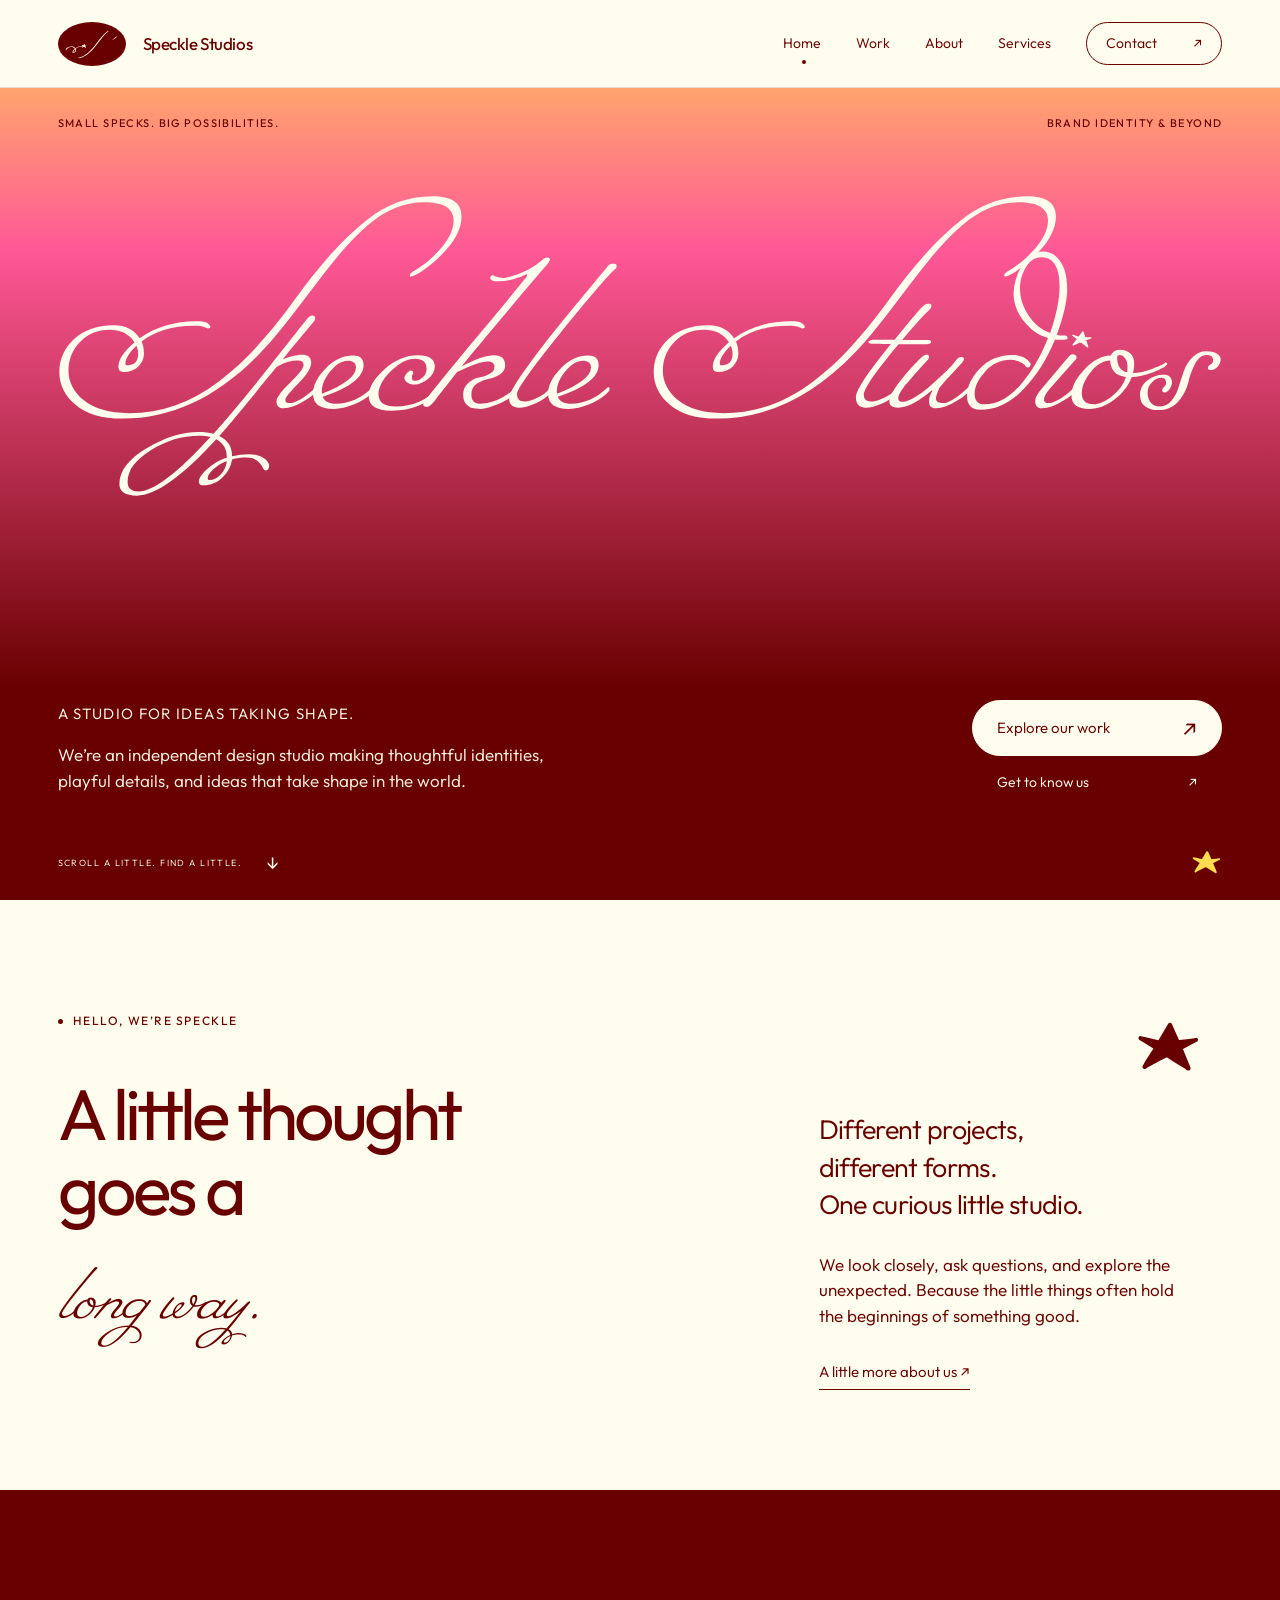
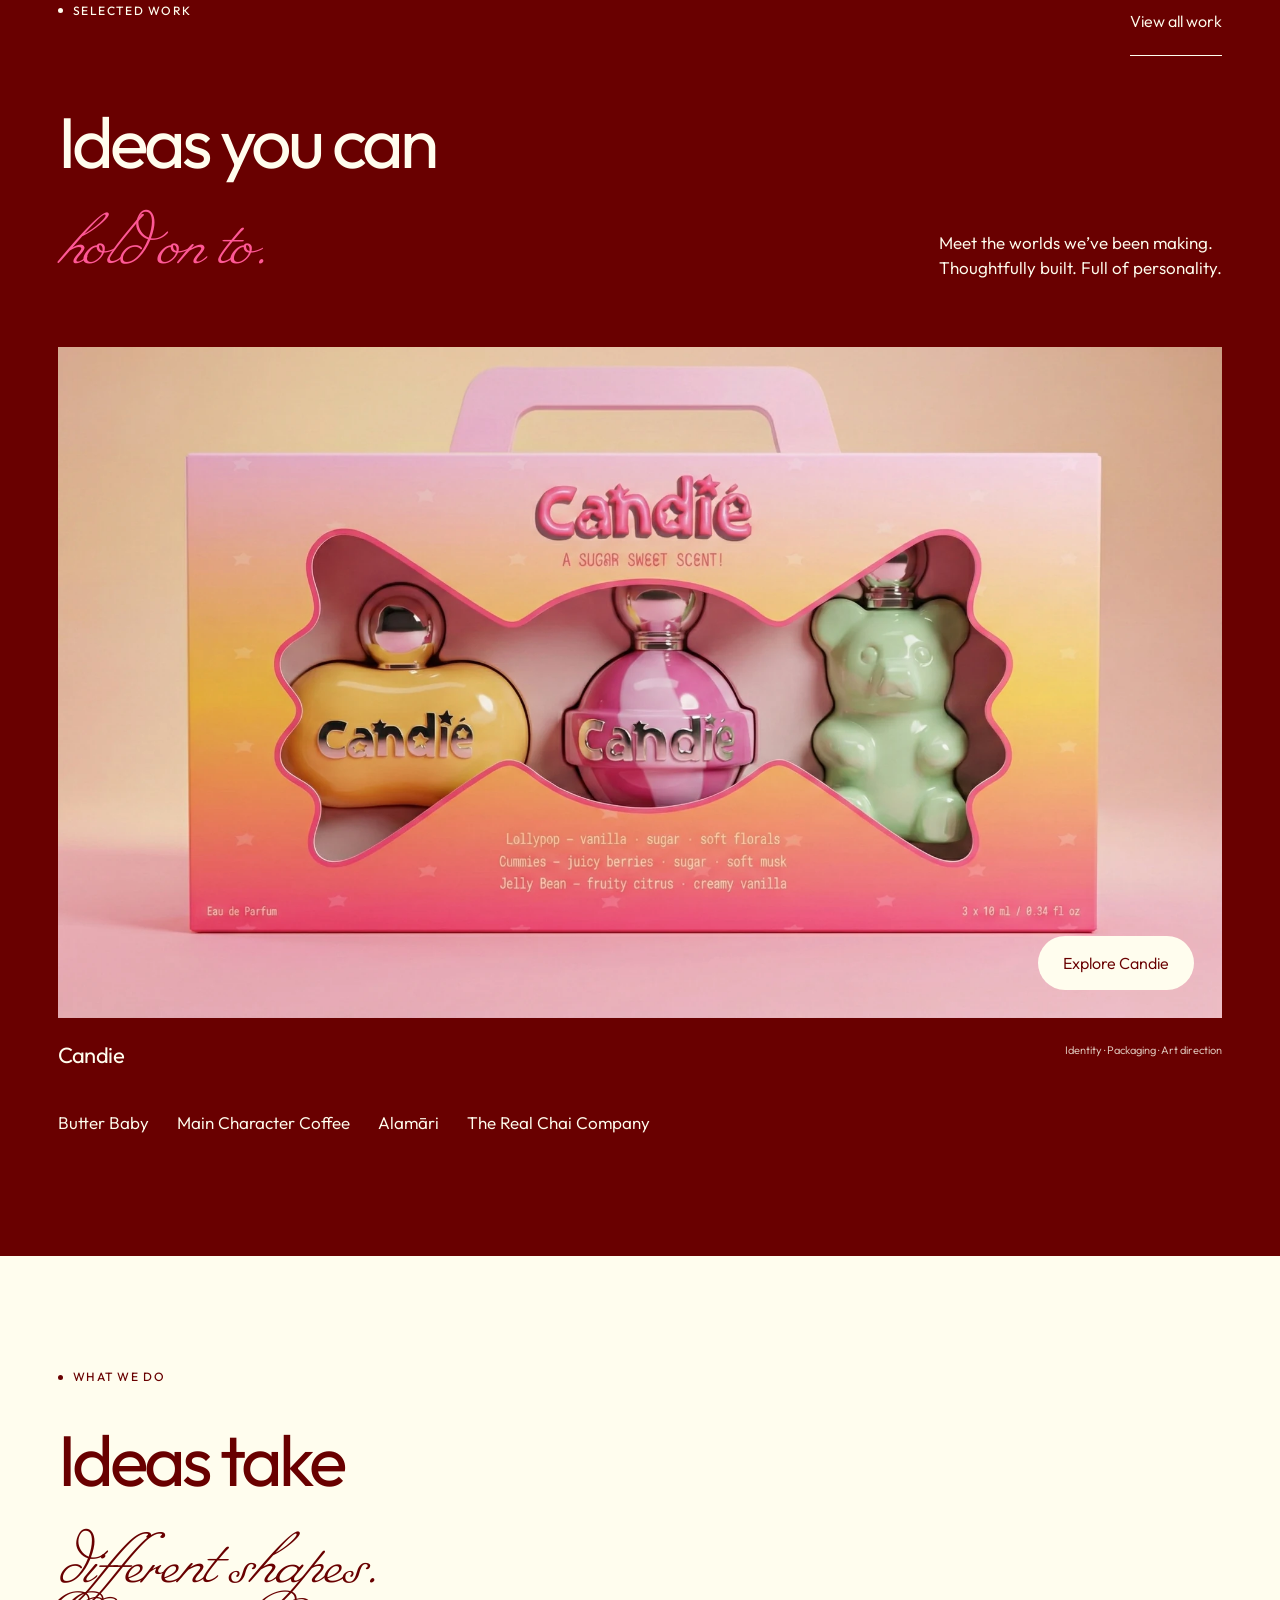
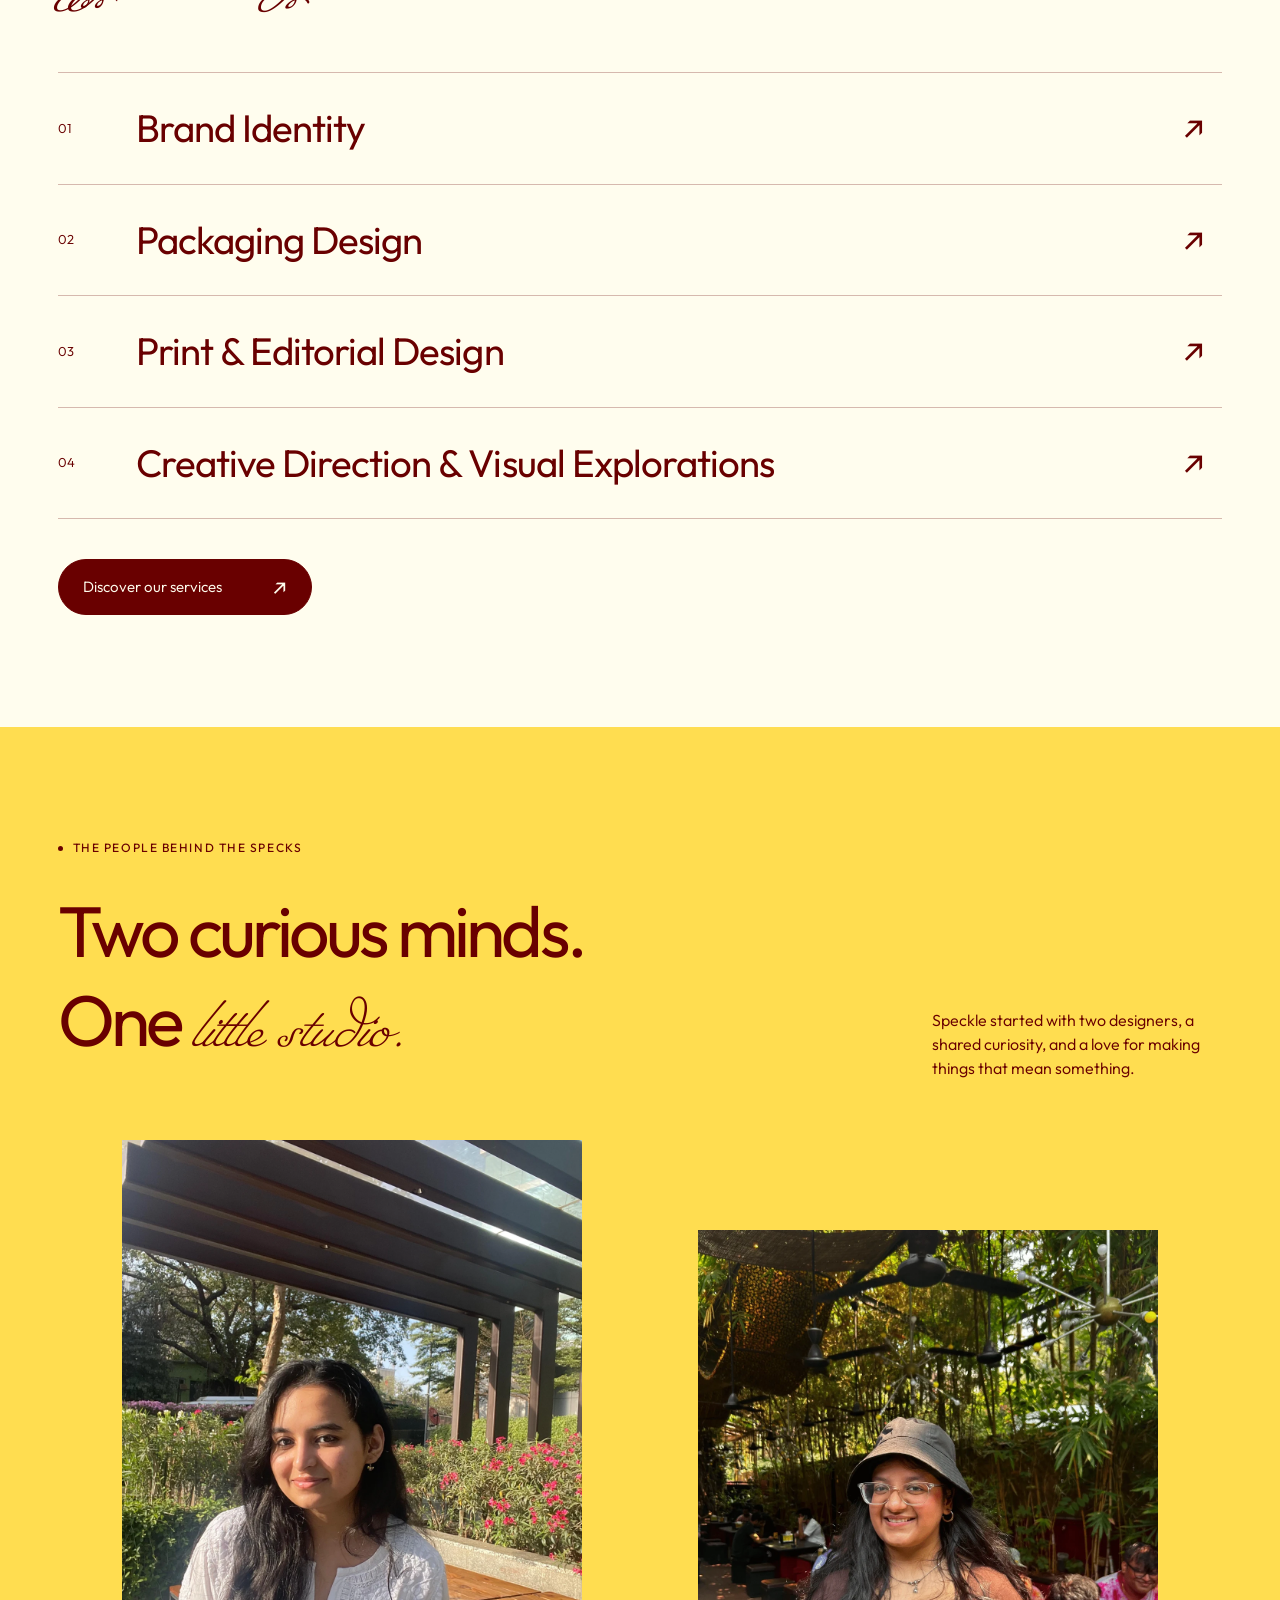
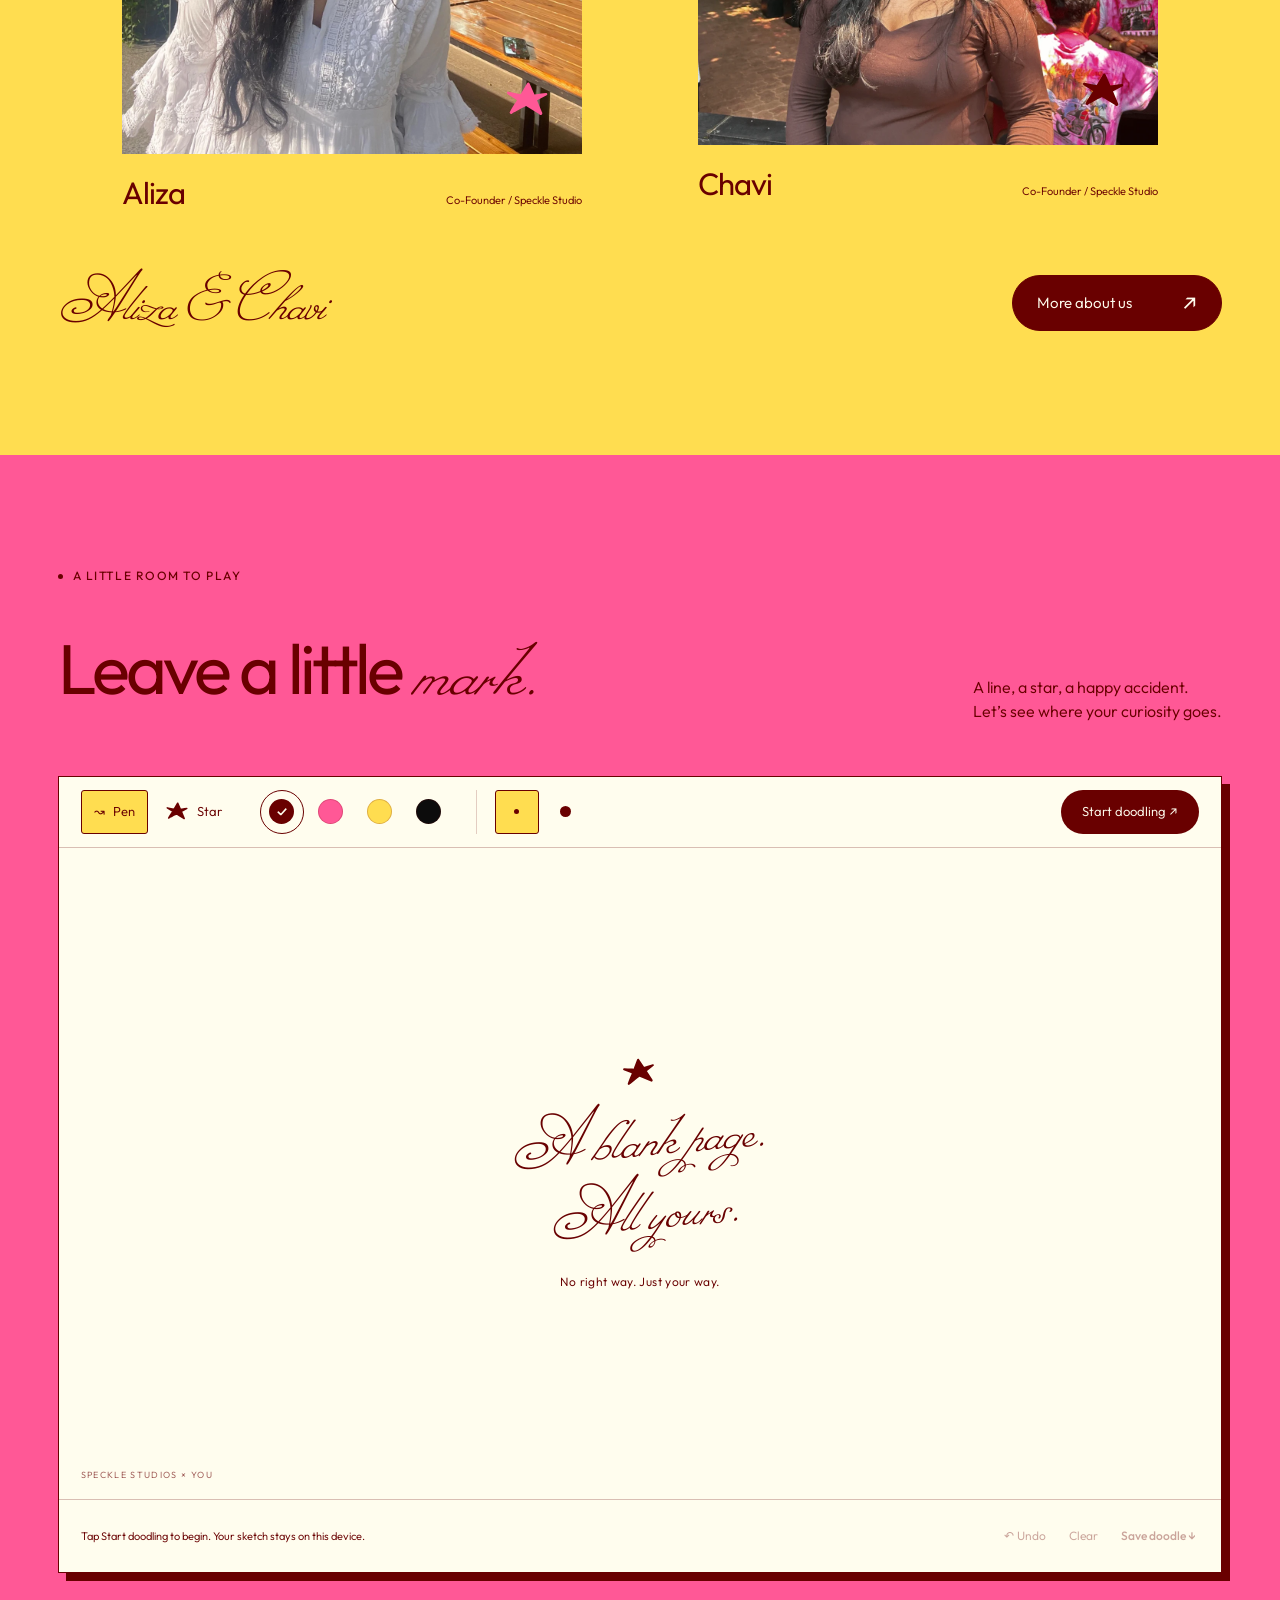
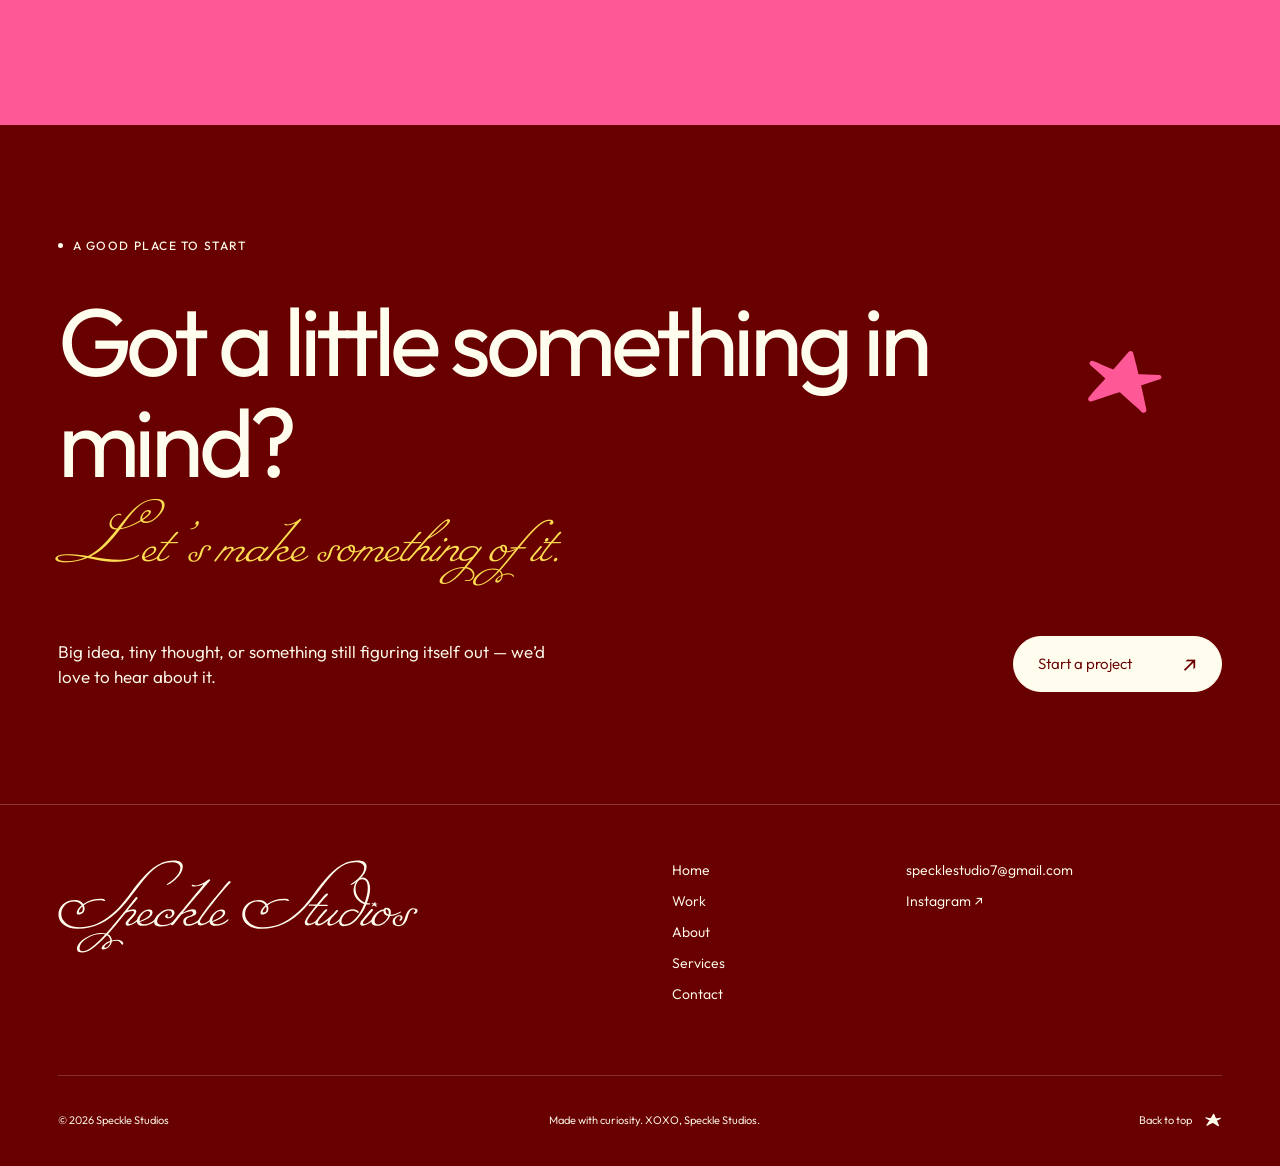
==== index.html @ 19a6eee2 "initial commit" ====
<!doctype html>
<html lang="en">
  <head>
    <meta charset="utf-8" />
    <meta name="viewport" content="width=device-width, initial-scale=1" />
    <link
      rel="preload"
      href="brand/wordmark.svg"
      as="image"
      fetchpriority="high"
    />
    <link rel="preload" as="image" href="brand/logomark.svg" />
    <link rel="stylesheet" href="styles.css" data-precedence="next" />
    <title>Speckle Studios — A studio for ideas taking shape</title>
    <meta
      name="description"
      content="An independent multidisciplinary design studio with a soft spot for stories, typography, and the little details that make things feel like themselves."
    />
    <meta property="og:title" content="Speckle Studios" />
    <meta
      property="og:description"
      content="An independent multidisciplinary design studio with a soft spot for stories, typography, and the little details that make things feel like themselves."
    />
    <meta property="og:image" content="brand/og.png" />
    <meta property="og:image:width" content="1200" />
    <meta property="og:image:height" content="630" />
    <meta property="og:type" content="website" />
    <meta name="twitter:card" content="summary_large_image" />
    <meta name="twitter:title" content="Speckle Studios" />
    <meta
      name="twitter:description"
      content="An independent multidisciplinary design studio with a soft spot for stories, typography, and the little details that make things feel like themselves."
    />
    <meta name="twitter:image" content="brand/og.png" />
    <meta name="twitter:image:width" content="1200" />
    <meta name="twitter:image:height" content="630" />
    <link rel="icon" href="brand/favicon.svg" />
  </head>
  <body>
    <div hidden=""><!--$--><!--/$--></div>
    <a href="#main" class="skip-link">Skip to content</a>
    <header class="header">
      <a class="nav-brand" aria-label="Speckle Studios home" href="index.html"
        ><img src="brand/logomark.svg" width="66" height="40" alt="" /><span
          class="nav-studio-name"
          >Speckle Studios</span
        ></a
      >
      <nav aria-label="Main navigation" class="desktop-nav">
        <a aria-current="page" class="" href="index.html">Home</a
        ><a class="" href="work/index.html">Work</a
        ><a class="" href="about/index.html">About</a
        ><a class="" href="services/index.html">Services</a
        ><a class="nav-contact" href="contact/index.html"
          >Contact<span aria-hidden="true">↗</span></a
        >
      </nav>
      <button
        class="menu-toggle"
        aria-expanded="false"
        aria-controls="mobile-navigation"
      >
        Menu +
      </button>
    </header>
    <main id="main">
      <section class="hero">
        <div class="hero-topline">
          <span>SMALL SPECKS. BIG POSSIBILITIES.</span
          ><span>BRAND IDENTITY &amp; BEYOND</span>
        </div>
        <div class="hero-wordmark">
          <h1 class="sr-only">
            Speckle Studios — A studio for ideas taking shape.
          </h1>
          <img
            src="brand/wordmark.svg"
            alt="Speckle Studios"
            width="1728"
            height="448"
            fetchpriority="high"
          />
        </div>
        <div class="hero-bottom">
          <div>
            <span class="hero-label">A STUDIO FOR IDEAS TAKING SHAPE.</span>
            <p>
              We’re an independent design studio making thoughtful identities,
              playful details, and ideas that take shape in the world.
            </p>
          </div>
          <div class="hero-actions">
            <a class="button magnetic light" href="work/index.html"
              >Explore our work<span aria-hidden="true">↗</span></a
            ><a class="hero-secondary" href="about/index.html"
              >Get to know us <span>↗</span></a
            >
          </div>
        </div>
        <div class="hero-foot">
          <span>SCROLL A LITTLE. FIND A LITTLE.</span
          ><span aria-hidden="true">↓</span
          ><svg class="star" viewBox="-12 -1 25 21" aria-hidden="true">
            <path
              d="M0 0C.327 .55 1.142 .51 1.41-.071 3.957-5.576 6.344-11.156 8.567-16.8 8.894-17.63 7.911-18.361 7.201-17.819 6.789-17.504 6.396-17.227 6.077-17.037-.094-13.365-4.862-9.893-11.032-6.221-11.791-5.769-11.367-4.597-10.497-4.749-8.667-5.067-6.855-5.585-5.042-6.002 .203-7.207 5.253-6.137 10.709-5.503 11.467-5.415 11.782-6.439 11.105-6.792 7.806-8.511 4.674-10.289 1.443-11.94-.697-13.033-2.502-13.77-4.92-15.176-5.818-15.699-7.478-16.442-8.651-17.26-9.32-17.727-10.192-16.999-9.831-16.268-8.539-13.648-6.556-11.044-5.117-8.62Z"
              transform="scale(1 -1)"
              fill="currentColor"
            ></path>
          </svg>
        </div>
      </section>
      <section class="introduction section">
        <div class="eyebrow">
          <span class="tiny-speck"></span>Hello, we’re Speckle
        </div>
        <div class="intro-grid">
          <h2 data-reveal="true">
            A little thought<br />goes a <em class="script">long way.</em>
          </h2>
          <div class="intro-copy">
            <svg class="star" viewBox="-12 -1 25 21" aria-hidden="true">
              <path
                d="M0 0C.327 .55 1.142 .51 1.41-.071 3.957-5.576 6.344-11.156 8.567-16.8 8.894-17.63 7.911-18.361 7.201-17.819 6.789-17.504 6.396-17.227 6.077-17.037-.094-13.365-4.862-9.893-11.032-6.221-11.791-5.769-11.367-4.597-10.497-4.749-8.667-5.067-6.855-5.585-5.042-6.002 .203-7.207 5.253-6.137 10.709-5.503 11.467-5.415 11.782-6.439 11.105-6.792 7.806-8.511 4.674-10.289 1.443-11.94-.697-13.033-2.502-13.77-4.92-15.176-5.818-15.699-7.478-16.442-8.651-17.26-9.32-17.727-10.192-16.999-9.831-16.268-8.539-13.648-6.556-11.044-5.117-8.62Z"
                transform="scale(1 -1)"
                fill="currentColor"
              ></path>
            </svg>
            <p class="lead">
              Different projects,<br />different forms.<br />One curious little
              studio.
            </p>
            <p>
              We look closely, ask questions, and explore the unexpected.
              Because the little things often hold the beginnings of something
              good.
            </p>
            <a class="text-link" href="about/index.html"
              >A little more about us ↗</a
            >
          </div>
        </div>
      </section>
      <section class="work section home-real-work" id="work">
        <div class="section-heading">
          <div class="eyebrow">
            <span class="tiny-speck"></span>Selected work
          </div>
          <a class="plain-link" href="work/index.html">View all work</a>
        </div>
        <div class="featured-work-heading">
          <h2 data-reveal="true">
            Ideas you can<br /><em class="script">hold on to.</em>
          </h2>
          <p>
            Meet the worlds we’ve been making.<br />Thoughtfully built. Full of
            personality.
          </p>
        </div>
        <a class="home-project-feature" href="work/candie/index.html"
          ><img
            src="projects/candie/2-1920.webp"
            srcset="
              projects/candie/2-480.webp   480w,
              projects/candie/2-960.webp   960w,
              projects/candie/2-1920.webp 1920w
            "
            sizes="100vw"
            width="1920"
            height="1107"
            alt="Front of the Candie gift set with a candy-wrapper shaped window and three perfume bottles"
            loading="lazy"
            decoding="async"
            fetchpriority="auto"
          /><span class="feature-open">Explore Candie</span></a
        >
        <div class="project-caption">
          <h3>Candie</h3>
          <span>Identity · Packaging · Art direction</span>
        </div>
        <nav class="home-project-links" aria-label="More projects">
          <a href="work/butter-baby/index.html">Butter Baby</a
          ><a href="work/main-character-coffee/index.html"
            >Main Character Coffee</a
          ><a href="work/alamari/index.html">Alamāri</a
          ><a href="work/the-real-chai-company/index.html"
            >The Real Chai Company</a
          >
        </nav>
      </section>
      <section class="home-services section">
        <div class="eyebrow"><span class="tiny-speck"></span>What we do</div>
        <h2 data-reveal="true">
          Ideas take<br /><em class="script">different shapes.</em>
        </h2>
        <div class="service-list">
          <a class="service-row" href="services/index.html#brand-identity"
            ><span class="small">0<!-- -->1</span>
            <h3>Brand Identity</h3>
            <svg class="star" viewBox="-12 -1 25 21" aria-hidden="true">
              <path
                d="M0 0C.327 .55 1.142 .51 1.41-.071 3.957-5.576 6.344-11.156 8.567-16.8 8.894-17.63 7.911-18.361 7.201-17.819 6.789-17.504 6.396-17.227 6.077-17.037-.094-13.365-4.862-9.893-11.032-6.221-11.791-5.769-11.367-4.597-10.497-4.749-8.667-5.067-6.855-5.585-5.042-6.002 .203-7.207 5.253-6.137 10.709-5.503 11.467-5.415 11.782-6.439 11.105-6.792 7.806-8.511 4.674-10.289 1.443-11.94-.697-13.033-2.502-13.77-4.92-15.176-5.818-15.699-7.478-16.442-8.651-17.26-9.32-17.727-10.192-16.999-9.831-16.268-8.539-13.648-6.556-11.044-5.117-8.62Z"
                transform="scale(1 -1)"
                fill="currentColor"
              ></path></svg
            ><span class="row-arrow" aria-hidden="true">↗</span></a
          ><a class="service-row" href="services/index.html#packaging"
            ><span class="small">0<!-- -->2</span>
            <h3>Packaging Design</h3>
            <svg class="star" viewBox="-12 -1 25 21" aria-hidden="true">
              <path
                d="M0 0C.327 .55 1.142 .51 1.41-.071 3.957-5.576 6.344-11.156 8.567-16.8 8.894-17.63 7.911-18.361 7.201-17.819 6.789-17.504 6.396-17.227 6.077-17.037-.094-13.365-4.862-9.893-11.032-6.221-11.791-5.769-11.367-4.597-10.497-4.749-8.667-5.067-6.855-5.585-5.042-6.002 .203-7.207 5.253-6.137 10.709-5.503 11.467-5.415 11.782-6.439 11.105-6.792 7.806-8.511 4.674-10.289 1.443-11.94-.697-13.033-2.502-13.77-4.92-15.176-5.818-15.699-7.478-16.442-8.651-17.26-9.32-17.727-10.192-16.999-9.831-16.268-8.539-13.648-6.556-11.044-5.117-8.62Z"
                transform="scale(1 -1)"
                fill="currentColor"
              ></path></svg
            ><span class="row-arrow" aria-hidden="true">↗</span></a
          ><a class="service-row" href="services/index.html#editorial"
            ><span class="small">0<!-- -->3</span>
            <h3>Print &amp; Editorial Design</h3>
            <svg class="star" viewBox="-12 -1 25 21" aria-hidden="true">
              <path
                d="M0 0C.327 .55 1.142 .51 1.41-.071 3.957-5.576 6.344-11.156 8.567-16.8 8.894-17.63 7.911-18.361 7.201-17.819 6.789-17.504 6.396-17.227 6.077-17.037-.094-13.365-4.862-9.893-11.032-6.221-11.791-5.769-11.367-4.597-10.497-4.749-8.667-5.067-6.855-5.585-5.042-6.002 .203-7.207 5.253-6.137 10.709-5.503 11.467-5.415 11.782-6.439 11.105-6.792 7.806-8.511 4.674-10.289 1.443-11.94-.697-13.033-2.502-13.77-4.92-15.176-5.818-15.699-7.478-16.442-8.651-17.26-9.32-17.727-10.192-16.999-9.831-16.268-8.539-13.648-6.556-11.044-5.117-8.62Z"
                transform="scale(1 -1)"
                fill="currentColor"
              ></path></svg
            ><span class="row-arrow" aria-hidden="true">↗</span></a
          ><a class="service-row" href="services/index.html#creative-direction"
            ><span class="small">0<!-- -->4</span>
            <h3>Creative Direction &amp; Visual Explorations</h3>
            <svg class="star" viewBox="-12 -1 25 21" aria-hidden="true">
              <path
                d="M0 0C.327 .55 1.142 .51 1.41-.071 3.957-5.576 6.344-11.156 8.567-16.8 8.894-17.63 7.911-18.361 7.201-17.819 6.789-17.504 6.396-17.227 6.077-17.037-.094-13.365-4.862-9.893-11.032-6.221-11.791-5.769-11.367-4.597-10.497-4.749-8.667-5.067-6.855-5.585-5.042-6.002 .203-7.207 5.253-6.137 10.709-5.503 11.467-5.415 11.782-6.439 11.105-6.792 7.806-8.511 4.674-10.289 1.443-11.94-.697-13.033-2.502-13.77-4.92-15.176-5.818-15.699-7.478-16.442-8.651-17.26-9.32-17.727-10.192-16.999-9.831-16.268-8.539-13.648-6.556-11.044-5.117-8.62Z"
                transform="scale(1 -1)"
                fill="currentColor"
              ></path></svg
            ><span class="row-arrow" aria-hidden="true">↗</span></a
          >
        </div>
        <a class="button magnetic" href="services/index.html"
          >Discover our services<span aria-hidden="true">↗</span></a
        >
      </section>
      <section class="meet section">
        <div class="meet-heading">
          <div>
            <div class="eyebrow">
              <span class="tiny-speck"></span>The people behind the specks
            </div>
            <h2 data-reveal="true">
              Two curious minds.<br />One <em class="script">little studio.</em>
            </h2>
          </div>
          <p>
            Speckle started with two designers, a shared curiosity, and a love
            for making things that mean something.
          </p>
        </div>
        <div class="team-grid">
          <article class="person">
            <div class="portrait" data-reveal="true">
              <img
                src="about/aliza.webp"
                alt="Aliza"
                width="1200"
                height="1600"
                loading="lazy"
              /><svg class="star" viewBox="-12 -1 25 21" aria-hidden="true">
                <path
                  d="M0 0C.327 .55 1.142 .51 1.41-.071 3.957-5.576 6.344-11.156 8.567-16.8 8.894-17.63 7.911-18.361 7.201-17.819 6.789-17.504 6.396-17.227 6.077-17.037-.094-13.365-4.862-9.893-11.032-6.221-11.791-5.769-11.367-4.597-10.497-4.749-8.667-5.067-6.855-5.585-5.042-6.002 .203-7.207 5.253-6.137 10.709-5.503 11.467-5.415 11.782-6.439 11.105-6.792 7.806-8.511 4.674-10.289 1.443-11.94-.697-13.033-2.502-13.77-4.92-15.176-5.818-15.699-7.478-16.442-8.651-17.26-9.32-17.727-10.192-16.999-9.831-16.268-8.539-13.648-6.556-11.044-5.117-8.62Z"
                  transform="scale(1 -1)"
                  fill="currentColor"
                ></path>
              </svg>
            </div>
            <div class="person-caption">
              <h3>Aliza</h3>
              <span
                >Co-Founder<!-- -->
                / Speckle Studio</span
              >
            </div>
          </article>
          <article class="person">
            <div class="portrait" data-reveal="true">
              <img
                src="about/chavi.webp"
                alt="Chavi"
                width="1200"
                height="1343"
                loading="lazy"
              /><svg class="star" viewBox="-12 -1 25 21" aria-hidden="true">
                <path
                  d="M0 0C.327 .55 1.142 .51 1.41-.071 3.957-5.576 6.344-11.156 8.567-16.8 8.894-17.63 7.911-18.361 7.201-17.819 6.789-17.504 6.396-17.227 6.077-17.037-.094-13.365-4.862-9.893-11.032-6.221-11.791-5.769-11.367-4.597-10.497-4.749-8.667-5.067-6.855-5.585-5.042-6.002 .203-7.207 5.253-6.137 10.709-5.503 11.467-5.415 11.782-6.439 11.105-6.792 7.806-8.511 4.674-10.289 1.443-11.94-.697-13.033-2.502-13.77-4.92-15.176-5.818-15.699-7.478-16.442-8.651-17.26-9.32-17.727-10.192-16.999-9.831-16.268-8.539-13.648-6.556-11.044-5.117-8.62Z"
                  transform="scale(1 -1)"
                  fill="currentColor"
                ></path>
              </svg>
            </div>
            <div class="person-caption">
              <h3>Chavi</h3>
              <span
                >Co-Founder<!-- -->
                / Speckle Studio</span
              >
            </div>
          </article>
        </div>
        <div class="meet-bottom">
          <span class="script">Aliza &amp; Chavi</span
          ><a class="button magnetic" href="about/index.html"
            >More about us<span aria-hidden="true">↗</span></a
          >
        </div>
      </section>
      <section
        class="doodle-section section"
        id="leave-a-mark"
        aria-labelledby="doodle-title"
      >
        <div class="doodle-heading">
          <div>
            <div class="eyebrow">
              <span class="tiny-speck"></span>A little room to play
            </div>
            <h2 id="doodle-title">
              Leave a little <em class="script">mark.</em>
            </h2>
          </div>
          <p>
            A line, a star, a happy accident.<br />Let’s see where your
            curiosity goes.
          </p>
        </div>
        <div class="doodle-studio">
          <div class="doodle-toolbar" aria-label="Drawing tools">
            <div
              class="doodle-tool-group"
              role="group"
              aria-label="Choose a drawing tool"
            >
              <button type="button" aria-pressed="true">
                ↝ <span>Pen</span></button
              ><button type="button" aria-pressed="false">
                <svg class="star" viewBox="-12 -1 25 21" aria-hidden="true">
                  <path
                    d="M0 0C.327 .55 1.142 .51 1.41-.071 3.957-5.576 6.344-11.156 8.567-16.8 8.894-17.63 7.911-18.361 7.201-17.819 6.789-17.504 6.396-17.227 6.077-17.037-.094-13.365-4.862-9.893-11.032-6.221-11.791-5.769-11.367-4.597-10.497-4.749-8.667-5.067-6.855-5.585-5.042-6.002 .203-7.207 5.253-6.137 10.709-5.503 11.467-5.415 11.782-6.439 11.105-6.792 7.806-8.511 4.674-10.289 1.443-11.94-.697-13.033-2.502-13.77-4.92-15.176-5.818-15.699-7.478-16.442-8.651-17.26-9.32-17.727-10.192-16.999-9.831-16.268-8.539-13.648-6.556-11.044-5.117-8.62Z"
                    transform="scale(1 -1)"
                    fill="currentColor"
                  ></path></svg
                ><span>Star</span>
              </button>
            </div>
            <div class="doodle-colors" role="group" aria-label="Ink colour">
              <button
                type="button"
                aria-label="Deep red ink"
                aria-pressed="true"
                style="--ink-color: #690000"
              >
                <span></span><b aria-hidden="true">✓</b></button
              ><button
                type="button"
                aria-label="Electric pink ink"
                aria-pressed="false"
                style="--ink-color: #ff5896"
              >
                <span></span></button
              ><button
                type="button"
                aria-label="Butter yellow ink"
                aria-pressed="false"
                style="--ink-color: #ffdd50"
              >
                <span></span></button
              ><button
                type="button"
                aria-label="Ink black ink"
                aria-pressed="false"
                style="--ink-color: #0c0c0c"
              >
                <span></span>
              </button>
            </div>
            <div class="doodle-weight" role="group" aria-label="Line weight">
              <button type="button" aria-label="Fine line" aria-pressed="true">
                <span class="fine-dot"></span></button
              ><button
                type="button"
                aria-label="Bold line"
                aria-pressed="false"
              >
                <span class="bold-dot"></span>
              </button>
            </div>
            <button type="button" class="doodle-toggle" aria-pressed="false">
              Start doodling ↗
            </button>
          </div>
          <div class="doodle-paper-wrap">
            <svg
              class="doodle-paper"
              viewBox="0 0 1000 560"
              role="img"
              aria-label="Your doodle, 0 marks. Choose Start doodling to draw."
              aria-describedby="doodle-help"
              tabindex="-1"
            >
              <rect width="1000" height="560" fill="#FFFDEE"></rect>
            </svg>
            <div class="doodle-empty" aria-hidden="true">
              <svg class="star" viewBox="-12 -1 25 21" aria-hidden="true">
                <path
                  d="M0 0C.327 .55 1.142 .51 1.41-.071 3.957-5.576 6.344-11.156 8.567-16.8 8.894-17.63 7.911-18.361 7.201-17.819 6.789-17.504 6.396-17.227 6.077-17.037-.094-13.365-4.862-9.893-11.032-6.221-11.791-5.769-11.367-4.597-10.497-4.749-8.667-5.067-6.855-5.585-5.042-6.002 .203-7.207 5.253-6.137 10.709-5.503 11.467-5.415 11.782-6.439 11.105-6.792 7.806-8.511 4.674-10.289 1.443-11.94-.697-13.033-2.502-13.77-4.92-15.176-5.818-15.699-7.478-16.442-8.651-17.26-9.32-17.727-10.192-16.999-9.831-16.268-8.539-13.648-6.556-11.044-5.117-8.62Z"
                  transform="scale(1 -1)"
                  fill="currentColor"
                ></path></svg
              ><span class="script">A blank page.<br />All yours.</span
              ><span>No right way. Just your way.</span>
            </div>
            <span class="doodle-paper-label" aria-hidden="true"
              >SPECKLE STUDIOS × YOU</span
            >
          </div>
          <div class="doodle-bottom">
            <p id="doodle-help">
              Tap Start doodling to begin. Your sketch stays on this device.
            </p>
            <div class="doodle-actions">
              <button type="button" disabled="">↶ Undo</button
              ><button type="button" disabled="">Clear</button
              ><button type="button" disabled="">Save doodle ↓</button>
            </div>
          </div>
        </div>
        <p class="doodle-status" role="status"></p>
        <span class="sr-only"
          >Keyboard drawing: start doodling, focus the drawing area, use arrow
          keys to move and Enter or Space to stamp a star. All tools and colours
          work with the keyboard.</span
        >
      </section>
      <section class="closing section">
        <div class="eyebrow">
          <span class="tiny-speck"></span>A good place to start
        </div>
        <h2 data-reveal="true">Got a little something in mind?</h2>
        <p class="script">Let’s make something of it.</p>
        <div class="closing-bottom">
          <p>
            Big idea, tiny thought, or something still figuring itself out —
            we’d love to hear about it.
          </p>
          <a class="button magnetic light" href="contact/index.html"
            >Start a project<span aria-hidden="true">↗</span></a
          >
        </div>
        <svg
          class="star closing-star"
          viewBox="-12 -1 25 21"
          aria-hidden="true"
        >
          <path
            d="M0 0C.327 .55 1.142 .51 1.41-.071 3.957-5.576 6.344-11.156 8.567-16.8 8.894-17.63 7.911-18.361 7.201-17.819 6.789-17.504 6.396-17.227 6.077-17.037-.094-13.365-4.862-9.893-11.032-6.221-11.791-5.769-11.367-4.597-10.497-4.749-8.667-5.067-6.855-5.585-5.042-6.002 .203-7.207 5.253-6.137 10.709-5.503 11.467-5.415 11.782-6.439 11.105-6.792 7.806-8.511 4.674-10.289 1.443-11.94-.697-13.033-2.502-13.77-4.92-15.176-5.818-15.699-7.478-16.442-8.651-17.26-9.32-17.727-10.192-16.999-9.831-16.268-8.539-13.648-6.556-11.044-5.117-8.62Z"
            transform="scale(1 -1)"
            fill="currentColor"
          ></path>
        </svg>
      </section>
    </main>
    <!--$--><!--/$-->
    <footer class="footer">
      <div class="footer-top">
        <a aria-label="Speckle Studios home" href="index.html"
          ><img
            class="footer-logo"
            src="brand/wordmark.svg"
            width="430"
            height="112"
            alt="Speckle Studios"
        /></a>
        <nav aria-label="Footer navigation">
          <a href="index.html">Home</a><a href="work/index.html">Work</a
          ><a href="about/index.html">About</a
          ><a href="services/index.html">Services</a
          ><a href="contact/index.html">Contact</a>
        </nav>
        <div class="footer-socials">
          <a href="mailto:specklestudio7@gmail.com">specklestudio7@gmail.com</a
          ><a href="https://www.instagram.com/speckle.studios/">Instagram ↗</a
          ><span class="small"></span>
        </div>
      </div>
      <div class="footer-bottom">
        <span
          >©
          <!-- -->2026<!-- -->
          Speckle Studios</span
        ><span>Made with curiosity. XOXO, Speckle Studios.</span
        ><button>
          Back to top
          <svg class="star" viewBox="-12 -1 25 21" aria-hidden="true">
            <path
              d="M0 0C.327 .55 1.142 .51 1.41-.071 3.957-5.576 6.344-11.156 8.567-16.8 8.894-17.63 7.911-18.361 7.201-17.819 6.789-17.504 6.396-17.227 6.077-17.037-.094-13.365-4.862-9.893-11.032-6.221-11.791-5.769-11.367-4.597-10.497-4.749-8.667-5.067-6.855-5.585-5.042-6.002 .203-7.207 5.253-6.137 10.709-5.503 11.467-5.415 11.782-6.439 11.105-6.792 7.806-8.511 4.674-10.289 1.443-11.94-.697-13.033-2.502-13.77-4.92-15.176-5.818-15.699-7.478-16.442-8.651-17.26-9.32-17.727-10.192-16.999-9.831-16.268-8.539-13.648-6.556-11.044-5.117-8.62Z"
              transform="scale(1 -1)"
              fill="currentColor"
            ></path>
          </svg>
        </button>
      </div>
    </footer>
    <script defer src="vendor/preact.js"></script>
    <script defer src="vendor/hooks.js"></script>
    <script defer src="components.js"></script>
    <script defer src="script.js"></script>
  </body>
</html>
---- styles.css ----
@layer properties {
  @supports (((-webkit-hyphens: none)) and (not (margin-trim: inline))) or
    ((-moz-orient: inline) and (not (color: rgb(from red r g b)))) {
    *,
    :before,
    :after,
    ::backdrop {
      --tw-rotate-x: initial;
      --tw-rotate-y: initial;
      --tw-rotate-z: initial;
      --tw-skew-x: initial;
      --tw-skew-y: initial;
    }
  }
}
@layer theme {
  :root,
  :host {
    --font-mono:
      ui-monospace, SFMono-Regular, Menlo, Monaco, Consolas, "Liberation Mono",
      "Courier New", monospace;
    --default-font-family: var(--sans);
    --default-mono-font-family: var(--font-mono);
  }
}
@layer base {
  *,
  :after,
  :before,
  ::backdrop {
    box-sizing: border-box;
    border: 0 solid;
    margin: 0;
    padding: 0;
  }
  ::file-selector-button {
    box-sizing: border-box;
    border: 0 solid;
    margin: 0;
    padding: 0;
  }
  html,
  :host {
    -webkit-text-size-adjust: 100%;
    tab-size: 4;
    line-height: 1.5;
    font-family: var(
      --default-font-family,
      -apple-system,
      BlinkMacSystemFont,
      "Segoe UI",
      Roboto,
      "Helvetica Neue",
      "Noto Sans",
      Arial,
      sans-serif,
      "Apple Color Emoji",
      "Segoe UI Emoji",
      "Segoe UI Symbol",
      "Noto Color Emoji"
    );
    font-feature-settings: var(--default-font-feature-settings, normal);
    font-variation-settings: var(--default-font-variation-settings, normal);
    -webkit-tap-highlight-color: transparent;
  }
  hr {
    height: 0;
    color: inherit;
    border-top-width: 1px;
  }
  abbr:where([title]) {
    -webkit-text-decoration: underline dotted;
    text-decoration: underline dotted;
  }
  h1,
  h2,
  h3,
  h4,
  h5,
  h6 {
    font-size: inherit;
    font-weight: inherit;
  }
  a {
    color: inherit;
    -webkit-text-decoration: inherit;
    -webkit-text-decoration: inherit;
    -webkit-text-decoration: inherit;
    -webkit-text-decoration: inherit;
    text-decoration: inherit;
  }
  b,
  strong {
    font-weight: bolder;
  }
  code,
  kbd,
  samp,
  pre {
    font-family: var(
      --default-mono-font-family,
      ui-monospace,
      SFMono-Regular,
      Menlo,
      Monaco,
      Consolas,
      "Liberation Mono",
      "Courier New",
      monospace
    );
    font-feature-settings: var(--default-mono-font-feature-settings, normal);
    font-variation-settings: var(
      --default-mono-font-variation-settings,
      normal
    );
    font-size: 1em;
  }
  small {
    font-size: 80%;
  }
  sub,
  sup {
    vertical-align: baseline;
    font-size: 75%;
    line-height: 0;
    position: relative;
  }
  sub {
    bottom: -0.25em;
  }
  sup {
    top: -0.5em;
  }
  table {
    text-indent: 0;
    border-color: inherit;
    border-collapse: collapse;
  }
  :-moz-focusring:where(:not(iframe)) {
    outline: auto;
  }
  progress {
    vertical-align: baseline;
  }
  summary {
    display: list-item;
  }
  ol,
  ul,
  menu {
    list-style: none;
  }
  img,
  svg,
  video,
  canvas,
  audio,
  iframe,
  embed,
  object {
    vertical-align: middle;
    display: block;
  }
  img,
  video {
    max-width: 100%;
    height: auto;
  }
  button,
  input,
  select,
  optgroup,
  textarea {
    font: inherit;
    font-feature-settings: inherit;
    font-variation-settings: inherit;
    letter-spacing: inherit;
    color: inherit;
    opacity: 1;
    background-color: #0000;
    border-radius: 0;
  }
  ::file-selector-button {
    font: inherit;
    font-feature-settings: inherit;
    font-variation-settings: inherit;
    letter-spacing: inherit;
    color: inherit;
    opacity: 1;
    background-color: #0000;
    border-radius: 0;
  }
  :where(select:is([multiple], [size])) optgroup {
    font-weight: bolder;
  }
  :where(select:is([multiple], [size])) optgroup option {
    padding-inline-start: 20px;
  }
  ::file-selector-button {
    margin-inline-end: 4px;
  }
  ::placeholder {
    opacity: 1;
  }
  @supports (not ((-webkit-appearance: -apple-pay-button))) or
    (contain-intrinsic-size: 1px) {
    ::placeholder {
      color: currentColor;
    }
    @supports (color: color-mix(in lab, red, red)) {
      ::placeholder {
        color: color-mix(in oklab, currentcolor 50%, transparent);
      }
    }
  }
  textarea {
    resize: vertical;
  }
  ::-webkit-search-decoration {
    -webkit-appearance: none;
  }
  ::-webkit-date-and-time-value {
    min-height: 1lh;
    text-align: inherit;
  }
  ::-webkit-datetime-edit {
    display: inline-flex;
  }
  ::-webkit-datetime-edit-fields-wrapper {
    padding: 0;
  }
  ::-webkit-datetime-edit {
    padding-block: 0;
  }
  ::-webkit-datetime-edit-year-field {
    padding-block: 0;
  }
  ::-webkit-datetime-edit-month-field {
    padding-block: 0;
  }
  ::-webkit-datetime-edit-day-field {
    padding-block: 0;
  }
  ::-webkit-datetime-edit-hour-field {
    padding-block: 0;
  }
  ::-webkit-datetime-edit-minute-field {
    padding-block: 0;
  }
  ::-webkit-datetime-edit-second-field {
    padding-block: 0;
  }
  ::-webkit-datetime-edit-millisecond-field {
    padding-block: 0;
  }
  ::-webkit-datetime-edit-meridiem-field {
    padding-block: 0;
  }
  ::-webkit-calendar-picker-indicator {
    line-height: 1;
  }
  :-moz-ui-invalid {
    box-shadow: none;
  }
  button,
  input:where([type="button"], [type="reset"], [type="submit"]) {
    appearance: button;
  }
  ::file-selector-button {
    appearance: button;
  }
  ::-webkit-inner-spin-button {
    height: auto;
  }
  ::-webkit-outer-spin-button {
    height: auto;
  }
  [hidden]:where(:not([hidden="until-found"])) {
    display: none !important;
  }
}
@layer components;
@layer utilities {
  .visible {
    visibility: visible;
  }
  .sr-only {
    clip-path: inset(50%);
    white-space: nowrap;
    border-width: 0;
    width: 1px;
    height: 1px;
    margin: -1px;
    padding: 0;
    position: absolute;
    overflow: hidden;
  }
  .static {
    position: static;
  }
  .block {
    display: block;
  }
  .hidden {
    display: none;
  }
  .table {
    display: table;
  }
  .transform {
    transform: var(--tw-rotate-x,) var(--tw-rotate-y,) var(--tw-rotate-z,)
      var(--tw-skew-x,) var(--tw-skew-y,);
  }
  .resize {
    resize: both;
  }
  .rounded {
    border-radius: 0.25rem;
  }
}
@font-face {
  font-family: MissFajardose;
  src: url(./fonts/MissFajardose-Regular.ttf) format("truetype");
  font-display: swap;
  font-weight: 400;
}
@font-face {
  font-family: Outfit;
  src: url(./fonts/Outfit.ttf) format("truetype");
  font-display: swap;
  font-weight: 100 900;
}
:root {
  --red: #690000;
  --pink: #ff5896;
  --ivory: #fffdee;
  --yellow: #ffdd50;
  --ink: #0c0c0c;
  --sans: "Garet", "Outfit", sans-serif;
  --script: "MissFajardose", cursive;
  --gutter: clamp(22px, 4.5vw, 88px);
}
* {
  box-sizing: border-box;
}
html {
  scroll-behavior: smooth;
  scroll-padding-top: 110px;
}
body {
  background: var(--ivory);
  color: var(--red);
  font-family: var(--sans);
  -webkit-font-smoothing: antialiased;
  margin: 0;
  font-size: 17px;
  font-weight: 350;
  line-height: 1.5;
}
::selection {
  background: var(--pink);
  color: var(--red);
}
a {
  color: inherit;
  text-decoration: none;
}
button,
input,
textarea,
select {
  font: inherit;
  color: inherit;
}
button,
a,
summary,
input,
textarea,
select {
  -webkit-tap-highlight-color: transparent;
}
button {
  cursor: pointer;
}
button:disabled {
  cursor: wait;
  opacity: 0.6;
}
button {
  background: 0 0;
  border: 0;
}
img {
  max-width: 100%;
  display: block;
}
h1,
h2,
h3,
p {
  margin: 0;
}
h1,
h2,
h3 {
  font-weight: 400;
}
h1 {
  letter-spacing: -0.055em;
  font-size: clamp(65px, 7.7vw, 132px);
  line-height: 1.02;
}
h2 {
  letter-spacing: -0.055em;
  font-size: clamp(46px, 5.6vw, 88px);
  line-height: 1.05;
}
h3 {
  letter-spacing: -0.025em;
  font-size: 25px;
  line-height: 1.25;
}
p {
  max-width: 64ch;
}
p + p {
  margin-top: 1.2em;
}
:focus-visible {
  outline-offset: 6px;
  outline: 2px solid;
}
.script {
  font-family: var(--script);
  letter-spacing: 0;
  font-style: normal;
  font-weight: 400;
  line-height: 1.15;
}
.star {
  flex: none;
  width: 38px;
  height: 38px;
}
.small {
  letter-spacing: 0.02em;
  font-size: 13px;
  line-height: 1.5;
}
.section {
  padding: 112px var(--gutter);
}
.eyebrow {
  text-transform: uppercase;
  letter-spacing: 0.13em;
  align-items: center;
  gap: 10px;
  margin-bottom: 36px;
  font-size: 12px;
  font-weight: 450;
  display: flex;
}
.tiny-speck {
  background: currentColor;
  border-radius: 50%;
  width: 5px;
  height: 5px;
  display: inline-block;
}
.lead {
  letter-spacing: -0.025em;
  font-size: clamp(22px, 2.1vw, 31px);
  font-weight: 350;
  line-height: 1.4;
}
.text-link {
  border-bottom: 1px solid;
  padding: 5px 0;
  font-size: 15px;
  display: inline-block;
}
.button {
  border: 1px solid var(--red);
  background: var(--red);
  min-height: 56px;
  color: var(--ivory);
  border-radius: 50px;
  justify-content: space-between;
  align-items: center;
  gap: 50px;
  padding: 14px 24px;
  font-size: 15px;
  transition:
    background 0.25s,
    color 0.25s,
    transform 0.25s;
  display: inline-flex;
}
.button span {
  font-size: 23px;
  line-height: 1;
  transition: transform 0.25s;
}
.button:hover {
  background: var(--pink);
  color: var(--red);
  transform: translateY(-3px);
}
.button:hover span {
  transform: translate(3px, -3px);
}
.button.light {
  background: var(--ivory);
  color: var(--red);
  border-color: var(--ivory);
}
.button.light:hover {
  background: var(--yellow);
  border-color: var(--yellow);
}
.skip-link {
  z-index: 200;
  background: var(--yellow);
  color: var(--red);
  padding: 15px;
  position: fixed;
  top: -100px;
  left: 15px;
}
.skip-link:focus {
  top: 12px;
}
.sr-only {
  clip: rect(0, 0, 0, 0);
  white-space: nowrap;
  border: 0;
  width: 1px;
  height: 1px;
  margin: -1px;
  padding: 0;
  position: absolute;
  overflow: hidden;
}
.header {
  height: 88px;
  padding: 0 var(--gutter);
  background: var(--ivory);
  z-index: 40;
  border-bottom: 1px solid #69000020;
  justify-content: space-between;
  align-items: center;
  display: flex;
  position: sticky;
  top: 0;
}
.nav-brand {
  letter-spacing: 0.025em;
  align-items: center;
  gap: 17px;
  font-size: 11px;
  line-height: 1.4;
  display: flex;
}
.nav-brand img {
  background: var(--red);
  border-radius: 50%;
  width: 68px;
  height: 44px;
  padding: 6px;
}
.desktop-nav {
  align-items: center;
  gap: 35px;
  font-size: 14px;
  display: flex;
}
.desktop-nav a {
  padding: 10px 0;
  position: relative;
}
.desktop-nav a:not(.nav-contact):after {
  content: "";
  background: var(--red);
  border-radius: 50%;
  width: 4px;
  height: 4px;
  transition: transform 0.2s;
  position: absolute;
  bottom: 0;
  left: 50%;
  transform: scale(0);
}
.desktop-nav a:hover:after,
.desktop-nav a[aria-current="page"]:after {
  transform: scale(1);
}
.desktop-nav .nav-contact {
  border: 1px solid var(--red);
  border-radius: 30px;
  gap: 36px;
  padding: 10px 19px;
  display: flex;
}
.nav-contact:hover {
  background: var(--yellow);
}
.menu-toggle {
  min-height: 44px;
  display: none;
}
.hero {
  color: var(--ivory);
  min-height: calc(100svh - 88px);
  padding: 27px var(--gutter) 22px;
  background: linear-gradient(
    180deg,
    var(--yellow) -15%,
    var(--pink) 20%,
    var(--red) 74%
  );
  flex-direction: column;
  display: flex;
  position: relative;
  overflow: hidden;
}
.hero-topline {
  color: var(--red);
  letter-spacing: 0.13em;
  justify-content: space-between;
  font-size: 11px;
  font-weight: 450;
  display: flex;
}
.hero-wordmark {
  margin: clamp(50px, 7vh, 95px) 0 36px;
  position: relative;
}
.hero-wordmark img {
  width: 100%;
  height: auto;
}
.hero-bottom {
  justify-content: space-between;
  align-items: end;
  gap: 80px;
  margin-top: auto;
  padding-top: 15px;
  display: flex;
}
.hero-label {
  letter-spacing: 0.09em;
  font-size: 15px;
}
.hero-bottom p {
  opacity: 0.95;
  max-width: 530px;
  margin-top: 17px;
  font-size: 17px;
}
.hero-actions {
  flex-direction: column;
  flex: none;
  gap: 16px;
  width: 250px;
  display: flex;
}
.hero-actions .button {
  width: 100%;
}
.hero-secondary {
  justify-content: space-between;
  padding: 0 25px;
  font-size: 14px;
  display: flex;
}
.hero-foot {
  letter-spacing: 0.16em;
  align-items: center;
  gap: 24px;
  padding-top: 55px;
  font-size: 9px;
  display: flex;
  position: relative;
}
.hero-foot > span:nth-child(2) {
  font-size: 20px;
}
.hero-foot .star {
  width: 30px;
  height: 30px;
  color: var(--yellow);
  position: absolute;
  bottom: 0;
  right: 0;
}
.introduction {
  padding-bottom: 35px;
  position: relative;
  overflow: hidden;
}
.intro-grid {
  grid-template-columns: 1.6fr 1fr;
  gap: 9vw;
  display: grid;
}
.intro-grid h2 {
  padding-top: 10px;
}
.intro-grid h2 .script {
  margin-top: 5px;
  font-size: 1.5em;
  display: block;
}
.intro-copy {
  padding-top: 45px;
  position: relative;
}
.intro-copy > .star {
  width: 65px;
  height: 65px;
  position: absolute;
  top: -50px;
  right: 20px;
}
.intro-copy > p:not(.lead) {
  max-width: 370px;
  margin: 28px 0;
  font-size: 17px;
}
.work {
  background: var(--red);
  color: var(--ivory);
}
.section-heading {
  justify-content: space-between;
  gap: 25px;
  display: flex;
}
.section-heading .small {
  opacity: 0.65;
}
.work h2 .script {
  color: var(--pink);
  font-size: 1.45em;
}
.section-intro {
  margin-top: 30px;
  line-height: 1.7;
}
.section-intro .small {
  opacity: 0.7;
}
.work-grid {
  grid-template-columns: 1.3fr 1fr;
  align-items: start;
  gap: 80px 6vw;
  margin-top: 75px;
  display: grid;
}
.project-2 {
  padding-top: 145px;
}
.project-3 {
  grid-column: 1/-1;
  width: 77%;
  margin-left: 13%;
}
.project-link {
  text-align: left;
  width: 100%;
  padding: 0;
  display: block;
  position: relative;
  overflow: hidden;
}
.project-art {
  aspect-ratio: 1.15;
  background: var(--pink);
  color: var(--red);
  position: relative;
  overflow: hidden;
}
.project-art > img {
  object-fit: cover;
  width: 100%;
  height: 100%;
  transition: transform 0.7s;
}
.project-link:hover .project-art > img {
  transform: scale(1.035);
}
.asset-tag {
  letter-spacing: 0.12em;
  text-transform: uppercase;
  z-index: 2;
  font-size: 9px;
  position: absolute;
  top: 17px;
  left: 20px;
}
.placeholder-note {
  font-size: 10px;
  position: absolute;
  bottom: 17px;
  left: 20px;
}
.paper-scene {
  transition: transform 0.65s cubic-bezier(0.2, 0.7, 0.3, 1);
  position: absolute;
  inset: 16% 14%;
}
.project-link:hover .paper-scene {
  transform: rotate(-2deg) scale(1.04);
}
.paper-one {
  background: var(--ivory);
  letter-spacing: -0.07em;
  flex-direction: column;
  justify-content: space-between;
  padding: 30px;
  font-size: clamp(22px, 3vw, 50px);
  font-weight: 500;
  line-height: 1.05;
  display: flex;
  position: absolute;
  inset: 2% 18% 2% 0;
  transform: rotate(-8deg);
  box-shadow: 10px 17px 20px #69000025;
}
.paper-one small {
  letter-spacing: 0.12em;
  font-size: 6px;
  font-weight: 400;
}
.paper-one .star {
  align-self: end;
  width: 60px;
  height: 60px;
}
.paper-two {
  background: var(--red);
  color: var(--ivory);
  aspect-ratio: 1.7;
  justify-content: center;
  align-items: center;
  width: 65%;
  padding: 20px;
  display: flex;
  position: absolute;
  bottom: 10%;
  right: -10%;
  transform: rotate(9deg);
  box-shadow: 8px 10px 15px #69000030;
}
.paper-two .script {
  font-size: clamp(30px, 4vw, 65px);
}
.paper-two .star {
  width: 20px;
  height: 20px;
  position: absolute;
  top: 12px;
  right: 12px;
}
.packaging {
  background: var(--yellow);
  aspect-ratio: 0.85;
}
.packaging .paper-one {
  background: var(--red);
  color: var(--ivory);
  padding: 25px;
  font-size: 25px;
  inset: 5% 25% 5% 12%;
  transform: rotate(8deg);
}
.packaging .paper-two {
  aspect-ratio: 0.65;
  background: var(--ivory);
  width: 58%;
  color: var(--red);
  bottom: 0;
  right: 2%;
  transform: rotate(-12deg);
}
.packaging .paper-two .script {
  font-size: 50px;
  line-height: 0.8;
}
.editorial {
  background: var(--ivory);
  aspect-ratio: 1.9;
}
.editorial .paper-scene {
  inset: 13% 17%;
}
.editorial .paper-one {
  background: var(--red);
  color: var(--pink);
  box-shadow: none;
  font-size: clamp(20px, 3vw, 48px);
  inset: 0 50% 0 0;
  transform: rotate(0);
}
.editorial .paper-two {
  aspect-ratio: auto;
  background: var(--pink);
  width: 50%;
  height: 100%;
  color: var(--red);
  inset: 0 0 0 50%;
  transform: none;
  box-shadow: 12px 12px 15px #69000020;
}
.editorial .paper-two .script {
  font-size: clamp(35px, 5vw, 78px);
}
.view-project {
  background: var(--yellow);
  width: 94px;
  height: 94px;
  color: var(--red);
  border-radius: 50%;
  place-items: center;
  font-size: 12px;
  transition: transform 0.35s;
  display: grid;
  position: absolute;
  bottom: 20px;
  right: 20px;
  transform: translateY(130%);
}
.project-link:hover .view-project,
.project-link:focus-visible .view-project {
  transform: translateY(0);
}
.project-caption {
  justify-content: space-between;
  align-items: start;
  gap: 20px;
  margin-top: 23px;
  display: flex;
}
.project-caption h3 {
  font-size: 22px;
}
.project-caption > span {
  opacity: 0.8;
  text-align: right;
  white-space: nowrap;
  font-size: 11px;
}
.project-caption > span > span {
  margin-left: 15px;
  font-size: 17px;
}
.project-dialog {
  background: var(--ivory);
  width: calc(100% - 32px);
  max-width: 700px;
  color: var(--red);
  border: 0;
  margin: auto;
  padding: 70px;
}
.project-dialog::backdrop {
  -webkit-backdrop-filter: blur(6px);
  backdrop-filter: blur(6px);
  background: #0c0c0caa;
}
.project-dialog h2 {
  margin-bottom: 30px;
  font-size: 55px;
}
.project-dialog .text-link {
  margin-top: 25px;
}
.dialog-close {
  padding: 8px;
  font-size: 14px;
  position: absolute;
  top: 18px;
  right: 22px;
}
.home-services h2 .script {
  font-size: 1.45em;
}
.service-list {
  margin: 55px 0 40px;
}
.service-row {
  border-top: 1px solid #69000045;
  grid-template-columns: 60px 1fr 60px 40px;
  align-items: center;
  gap: 18px;
  padding: 29px 0;
  transition:
    padding 0.3s,
    background 0.3s;
  display: grid;
}
.service-row:last-child {
  border-bottom: 1px solid #69000045;
}
.service-row h3 {
  max-width: 850px;
  font-size: clamp(24px, 3vw, 46px);
}
.service-row .star {
  opacity: 0;
  transition: all 0.3s;
  transform: rotate(-45deg) scale(0.5);
}
.service-row:hover,
.service-row:focus-visible {
  background: var(--yellow);
  padding-left: 18px;
  padding-right: 18px;
}
.service-row:hover .star,
.service-row:focus-visible .star {
  opacity: 1;
  transform: rotate(0) scale(1);
}
.row-arrow {
  font-size: 35px;
}
.meet {
  background: var(--yellow);
}
.meet-heading {
  justify-content: space-between;
  align-items: end;
  gap: 7vw;
  display: flex;
}
.meet-heading > p {
  flex: none;
  width: 290px;
  font-size: 16px;
}
.meet h2 .script {
  font-size: 1.35em;
}
.team-grid {
  grid-template-columns: 1fr 1fr;
  gap: 9vw;
  padding: 60px 5vw 0;
  display: grid;
}
.person:nth-child(2) {
  padding-top: 90px;
}
.portrait {
  background: var(--red);
  color: var(--pink);
  aspect-ratio: 0.95;
  justify-content: center;
  align-items: center;
  display: flex;
  position: relative;
  overflow: hidden;
}
.person:nth-child(2) .portrait {
  background: var(--pink);
  color: var(--red);
}
.portrait-letter {
  font-family: var(--script);
  font-size: clamp(170px, 28vw, 420px);
  line-height: 1;
  transition: transform 0.5s;
  transform: rotate(-6deg);
}
.portrait:hover .portrait-letter {
  transform: rotate(3deg);
}
.portrait .star {
  width: 44px;
  height: 44px;
  position: absolute;
  bottom: 32px;
  right: 32px;
}
.portrait > img {
  object-fit: cover;
  width: 100%;
  height: 100%;
}
.person-caption {
  justify-content: space-between;
  align-items: center;
  gap: 15px;
  margin-top: 20px;
  display: flex;
}
.person-caption h3 {
  font-size: 31px;
}
.person-caption span {
  font-size: 11px;
}
.meet-bottom {
  justify-content: space-between;
  align-items: center;
  margin-top: 50px;
  display: flex;
}
.meet-bottom > .script {
  font-size: 70px;
}
.person-details {
  max-width: 400px;
  margin-top: 25px;
  font-size: 16px;
}
.closing {
  background: var(--red);
  color: var(--ivory);
  position: relative;
  overflow: hidden;
}
.closing h2 {
  max-width: 880px;
  font-size: clamp(54px, 7.5vw, 118px);
}
.closing > .script {
  color: var(--yellow);
  margin-top: 0;
  font-size: clamp(50px, 6.7vw, 105px);
}
.closing-bottom {
  justify-content: space-between;
  align-items: center;
  gap: 50px;
  margin-top: 45px;
  display: flex;
}
.closing-bottom > p {
  max-width: 490px;
}
.closing-star {
  width: 80px;
  height: 80px;
  color: var(--pink);
  position: absolute;
  top: 32%;
  right: 9%;
  transform: rotate(10deg);
}
.footer {
  background: var(--red);
  color: var(--ivory);
  padding: 55px var(--gutter) 24px;
  border-top: 1px solid #fffdee35;
}
.footer-top {
  grid-template-columns: 1.7fr 0.5fr 1fr;
  align-items: start;
  gap: 6vw;
  padding-bottom: 70px;
  display: grid;
}
.footer-logo {
  width: 360px;
  height: auto;
}
.footer nav,
.footer-socials {
  flex-direction: column;
  gap: 10px;
  font-size: 14px;
  display: flex;
}
.footer a:hover {
  text-underline-offset: 5px;
  text-decoration: underline;
}
.footer-socials .small {
  opacity: 0.7;
  font-size: 10px;
}
.footer-bottom {
  border-top: 1px solid #fffdee30;
  justify-content: space-between;
  align-items: center;
  gap: 22px;
  padding-top: 22px;
  font-size: 11px;
  display: flex;
}
.footer-bottom button {
  align-items: center;
  gap: 13px;
  min-height: 44px;
  display: flex;
}
.footer-bottom .star {
  width: 17px;
  height: 17px;
  transition: transform 0.4s;
}
.footer-bottom button:hover .star {
  transform: rotate(90deg);
}
.inner-hero {
  padding-top: 75px;
  padding-bottom: 90px;
  position: relative;
}
.inner-hero h1 .script {
  font-size: 1.35em;
}
.hero-aside {
  align-items: start;
  gap: 40px;
  width: 49%;
  margin-top: 45px;
  margin-left: auto;
  display: flex;
}
.hero-aside .star {
  width: 70px;
  height: 70px;
}
.about-hero {
  background: var(--pink);
}
.story-grid {
  grid-template-columns: 1fr 1fr;
  gap: 10vw;
  display: grid;
}
.story-grid h2 {
  align-self: start;
  position: sticky;
  top: 150px;
}
.story-grid h2 .script {
  font-size: 1.5em;
}
.story-grid > div > p:not(.lead) {
  font-size: 17px;
}
.story .lead {
  margin-bottom: 38px;
}
.personality {
  background: var(--red);
  color: var(--ivory);
}
.personality h2 .script {
  color: var(--pink);
  font-size: 1.35em;
}
.traits {
  margin-top: 55px;
}
.traits details {
  border-top: 1px solid #fffdee50;
}
.traits details:last-child {
  border-bottom: 1px solid #fffdee50;
}
.traits summary {
  cursor: pointer;
  letter-spacing: -0.04em;
  grid-template-columns: 80px 1fr 40px;
  align-items: center;
  gap: 20px;
  padding: 25px 0;
  font-size: clamp(30px, 4.4vw, 68px);
  line-height: 1.1;
  list-style: none;
  display: grid;
}
.traits summary::-webkit-details-marker {
  display: none;
}
.traits summary b {
  font-size: 30px;
  font-weight: 300;
}
.traits details[open] summary {
  color: var(--yellow);
}
.traits details[open] summary b {
  transform: rotate(45deg);
}
.traits details p {
  max-width: 500px;
  margin: 0 10% 32px 45%;
  font-size: 19px;
}
.inspirations h2 .script {
  font-size: 1.5em;
}
.inspiration-grid {
  grid-template-columns: repeat(4, 1fr);
  gap: 25px;
  margin-top: 70px;
  display: grid;
}
.inspiration-grid article:nth-child(2n) {
  padding-top: 90px;
}
.inspiration-art {
  background: var(--yellow);
  justify-content: center;
  align-items: center;
  height: 340px;
  transition: transform 0.4s;
  display: flex;
  position: relative;
}
.inspiration-art:hover {
  transform: rotate(-3deg);
}
.inspiration-art .asset-tag {
  font-size: 7px;
  top: 12px;
  left: 12px;
}
.inspiration-art > .small {
  font-size: 8px;
  position: absolute;
  bottom: 15px;
  left: 12px;
}
.inspiration-art.record {
  background: var(--red);
  color: var(--ivory);
  height: 260px;
}
.inspiration-art.people {
  background: var(--pink);
  height: 310px;
}
.inspiration-art.culture {
  background: var(--yellow);
  height: 340px;
}
.inspiration-symbol {
  font-size: 150px;
  line-height: 1;
}
.inspiration-grid h3 {
  margin: 23px 0 14px;
  font-size: 24px;
}
.inspiration-grid p {
  font-size: 15px;
  line-height: 1.6;
}
.services-hero {
  background: var(--yellow);
}
.expertise-section {
  grid-template-columns: 1.1fr 1fr;
  gap: 10vw;
  scroll-margin-top: 88px;
  display: grid;
}
.expertise-0 {
  background: var(--red);
  color: var(--ivory);
}
.expertise-1 {
  background: var(--ivory);
}
.expertise-2 {
  background: var(--pink);
}
.expertise-3 {
  background: var(--red);
  color: var(--yellow);
}
.expertise-title {
  align-self: start;
  position: sticky;
  top: 120px;
}
.giant-number {
  opacity: 0.4;
  letter-spacing: -0.08em;
  font-size: clamp(80px, 11vw, 170px);
  font-weight: 300;
  line-height: 1;
}
.expertise-title h2 {
  margin: 20px 0 35px;
  font-size: clamp(42px, 5vw, 80px);
}
.expertise-content {
  padding-top: 30px;
}
.expertise-content > .lead {
  margin-bottom: 45px;
}
.expertise-content .eyebrow {
  margin-bottom: 20px;
}
.expertise-content ul {
  grid-template-columns: 1fr 1fr;
  column-gap: 24px;
  margin: 0 0 25px;
  padding: 0;
  list-style: none;
  display: grid;
}
.expertise-content li {
  border-top: 1px solid;
  padding: 13px 0;
  font-size: 15px;
}
.process h2 .script {
  font-size: 1.5em;
}
.process-steps {
  grid-template-columns: repeat(5, 1fr);
  gap: 20px;
  margin-top: 65px;
  display: grid;
}
.process-steps details {
  border-top: 1px solid var(--red);
  padding-top: 20px;
}
.process-steps summary {
  cursor: pointer;
  list-style: none;
}
.process-steps summary > span:first-child {
  font-size: 13px;
}
.process-steps summary h3 {
  margin-top: 25px;
}
.process-plus {
  margin-top: 10px;
  font-size: 22px;
  display: block;
}
.process-steps details[open] .process-plus {
  transform-origin: 8px 15px;
  transform: rotate(45deg);
}
.process-steps p {
  margin-top: 15px;
  font-size: 15px;
}
.contact-hero {
  background: var(--red);
  color: var(--ivory);
  padding-top: 60px;
  position: relative;
}
.contact-hero h1 {
  color: var(--yellow);
  letter-spacing: 0;
  margin-left: -10px;
  font-size: clamp(120px, 20vw, 300px);
  line-height: 1.1;
}
.contact-hero > .star {
  width: 95px;
  height: 95px;
  color: var(--pink);
  position: absolute;
  top: 30%;
  right: 15%;
}
.contact-intro {
  justify-content: space-between;
  gap: 60px;
  margin-top: 35px;
  display: flex;
}
.contact-intro h2 {
  letter-spacing: -0.035em;
  font-size: 38px;
}
.contact-intro > p {
  align-self: end;
  width: 390px;
}
.inquiry {
  grid-template-columns: 0.8fr 1.5fr;
  gap: 10vw;
  display: grid;
}
.inquiry aside > p {
  font-size: 27px;
  line-height: 1.3;
}
.inquiry aside > .script {
  max-width: 280px;
  margin-top: 12px;
  font-size: 44px;
  display: block;
}
.contact-links {
  margin-top: 100px;
}
.contact-links h2 {
  letter-spacing: 0;
  margin-bottom: 20px;
  font-size: 18px;
}
.contact-links a {
  text-underline-offset: 5px;
  margin-top: 10px;
  text-decoration: underline;
  display: block;
}
.form-note {
  background: var(--yellow);
  margin-bottom: 35px;
  padding: 17px 20px;
  font-size: 13px;
}
.inquiry-form > label,
.field-pair > label {
  flex-direction: column;
  gap: 13px;
  font-size: 14px;
  display: flex;
}
.inquiry-form > label,
.inquiry-form > .field-pair,
.inquiry-form > fieldset {
  margin-bottom: 34px;
}
.field-pair {
  grid-template-columns: 1fr 1fr;
  gap: 25px;
  display: grid;
}
input:not([type="checkbox"]),
textarea,
select {
  outline-offset: 4px;
  background: 0 0;
  border: 0;
  border-bottom: 1px solid #69000060;
  border-radius: 0;
  width: 100%;
  padding: 10px 0 15px;
  font-size: 16px;
  font-weight: 350;
}
input::placeholder,
textarea::placeholder {
  color: #69000099;
}
textarea {
  resize: vertical;
  min-height: 120px;
}
fieldset {
  border: 0;
  padding: 0;
}
legend {
  margin-bottom: 8px;
  font-size: 14px;
}
.service-options {
  flex-wrap: wrap;
  gap: 10px;
  margin-top: 18px;
  display: flex;
}
.service-options label {
  cursor: pointer;
  position: relative;
}
.service-options input {
  opacity: 0;
  cursor: pointer;
  width: 100%;
  height: 100%;
  position: absolute;
  inset: 0;
}
.service-options label > span {
  border: 1px solid #69000060;
  border-radius: 30px;
  align-items: center;
  gap: 20px;
  padding: 11px 16px;
  font-size: 13px;
  transition: background 0.2s;
  display: flex;
}
.service-options b {
  font-size: 17px;
  font-weight: 400;
}
.service-options input:checked + span {
  background: var(--red);
  color: var(--ivory);
}
.service-options input:checked + span b {
  transform: rotate(45deg);
}
.service-options input:focus-visible + span {
  outline: 2px solid var(--red);
  outline-offset: 4px;
}
.honeypot {
  width: 1px;
  height: 1px;
  position: absolute;
  left: -9999px;
  overflow: hidden;
}
.form-error,
.form-status {
  border: 1px solid var(--red);
  background: var(--yellow);
  margin-bottom: 25px;
  padding: 18px;
  font-size: 15px;
}
.form-error {
  background: var(--pink);
}
.send-button {
  min-width: 270px;
}
.privacy-note {
  opacity: 0.7;
  margin-top: 20px;
  font-size: 11px;
}
.draft-fallback {
  margin-top: 25px;
}
.draft-fallback summary {
  cursor: pointer;
  padding: 20px 0;
  font-size: 13px;
}
.draft-fallback pre {
  white-space: pre-wrap;
  word-break: break-word;
  background: #ffdd5040;
  padding: 20px;
  font-size: 13px;
}
.small-ending {
  background: var(--pink);
  padding: 70px var(--gutter);
  justify-content: center;
  align-items: center;
  gap: 70px;
  display: flex;
}
.small-ending h2 {
  font-size: 65px;
}
.small-ending .script {
  font-size: 1.4em;
}
.small-ending .star {
  width: 100px;
  height: 100px;
  transition: transform 0.5s;
}
.small-ending:hover .star {
  transform: rotate(90deg);
}
.case-cover {
  width: 100%;
  height: auto;
  margin: 60px 0;
}
.case-story {
  white-space: pre-line;
  margin-top: 50px;
  font-size: 22px;
}
.intro {
  background: var(--red);
  color: var(--yellow);
  z-index: 100;
  flex-direction: column;
  justify-content: center;
  align-items: center;
  gap: 20px;
  animation: 0.3s 0.9s both intro-out;
  display: flex;
  position: fixed;
  inset: 0;
}
.intro > .star {
  width: 45px;
  height: 45px;
  animation: 0.8s both speck-in;
}
.intro > p {
  font-family: var(--script);
  font-size: 50px;
}
.intro > button {
  padding: 15px;
  font-size: 13px;
  position: absolute;
  bottom: 35px;
  right: 40px;
}
@keyframes speck-in {
  0% {
    opacity: 0;
    transform: scale(0.1) rotate(-80deg);
  }
  to {
    opacity: 1;
    transform: scale(1) rotate(0);
  }
}
@keyframes intro-out {
  to {
    opacity: 0;
    pointer-events: none;
  }
}
@keyframes menu-in {
  0% {
    opacity: 0;
    transform: translateY(-12px);
  }
  to {
    opacity: 1;
    transform: none;
  }
}
@media (min-width: 1700px) {
  .hero-wordmark {
    align-self: center;
    width: 100%;
    max-width: 1700px;
  }
  .hero {
    min-height: 950px;
  }
  .section {
    padding-top: 140px;
    padding-bottom: 140px;
  }
}
@media (max-width: 1050px) {
  .section {
    padding-top: 85px;
    padding-bottom: 85px;
  }
  .hero {
    min-height: 820px;
  }
  .hero-wordmark {
    margin-top: 110px;
  }
  .hero-bottom {
    gap: 40px;
  }
  .hero-bottom p {
    max-width: 420px;
  }
  .hero-label {
    font-size: 13px;
  }
  .intro-grid {
    gap: 6vw;
  }
  .intro-copy {
    padding-top: 20px;
  }
  .project-caption {
    flex-direction: column;
    gap: 8px;
  }
  .work-grid {
    gap: 55px 5vw;
  }
  .project-2 {
    padding-top: 100px;
  }
  .person-caption {
    flex-direction: column;
    align-items: start;
    gap: 5px;
  }
  .closing-star {
    width: 45px;
    height: 45px;
    top: 20%;
    right: 7%;
  }
  .inspiration-grid {
    grid-template-columns: 1fr 1fr;
    gap: 40px;
  }
  .inspiration-art {
    height: 370px;
  }
  .inspiration-grid article:nth-child(2n) {
    padding-top: 50px;
  }
  .inspiration-art.record {
    height: 310px;
  }
  .process-steps {
    gap: 15px;
  }
  .process-steps h3 {
    font-size: 21px;
  }
  .hero-aside {
    width: 60%;
  }
  .expertise-section {
    gap: 7vw;
  }
  .inquiry {
    grid-template-columns: 0.7fr 1.5fr;
    gap: 7vw;
  }
  .contact-intro > p {
    width: 330px;
  }
  .contact-hero > .star {
    width: 65px;
    height: 65px;
  }
  .footer-logo {
    width: 280px;
  }
  .footer-top {
    grid-template-columns: 1.3fr 0.5fr 1fr;
  }
  .team-grid {
    padding-left: 0;
    padding-right: 0;
  }
}
@media (max-width: 700px) {
  html {
    scroll-padding-top: 85px;
  }
  body {
    font-size: 16px;
  }
  .header {
    height: 74px;
  }
  .nav-brand {
    gap: 12px;
    font-size: 9px;
  }
  .nav-brand img {
    width: 58px;
    height: 38px;
  }
  .desktop-nav {
    display: none;
  }
  .menu-toggle {
    z-index: 43;
    padding: 10px 0 10px 20px;
    font-size: 13px;
    display: block;
  }
  .mobile-nav {
    background: var(--red);
    color: var(--ivory);
    padding: 50px var(--gutter);
    flex-direction: column;
    justify-content: space-between;
    animation: 0.25s menu-in;
    display: flex;
    position: fixed;
    inset: 74px 0 0;
  }
  .mobile-nav nav {
    flex-direction: column;
    display: flex;
  }
  .mobile-nav a {
    letter-spacing: -0.04em;
    border-bottom: 1px solid #fffdee50;
    align-items: center;
    gap: 17px;
    padding: 24px 0;
    font-size: 50px;
    line-height: 1.2;
    display: flex;
  }
  .mobile-nav a small {
    font-size: 11px;
  }
  .mobile-nav a > span {
    margin-left: auto;
    font-size: 30px;
  }
  .mobile-nav p {
    font-size: 13px;
  }
  .section {
    padding-top: 65px;
    padding-bottom: 65px;
  }
  .eyebrow {
    letter-spacing: 0.11em;
    margin-bottom: 28px;
    font-size: 10px;
  }
  .hero {
    background: linear-gradient(
      180deg,
      var(--yellow) -10%,
      var(--pink) 16%,
      var(--red) 58%
    );
    min-height: calc(100svh - 74px);
    padding-top: 24px;
  }
  .hero-topline {
    letter-spacing: 0.08em;
    gap: 30px;
    font-size: 8px;
  }
  .hero-topline > span {
    max-width: 140px;
  }
  .hero-topline > span:last-child {
    text-align: right;
  }
  .hero-wordmark {
    margin: 100px -10px 60px;
    transform: none;
  }
  .hero-wordmark img {
    width: 100%;
    max-width: none;
  }
  .hero-bottom {
    flex-direction: column;
    align-items: start;
    gap: 30px;
    margin-top: auto;
    padding-top: 20px;
  }
  .hero-label {
    letter-spacing: 0.07em;
    font-size: 12px;
  }
  .hero-bottom p {
    max-width: 340px;
    margin-top: 15px;
    font-size: 15px;
  }
  .hero-actions {
    flex-direction: row;
    align-items: center;
    gap: 22px;
    width: 100%;
  }
  .hero-actions .button {
    white-space: nowrap;
    gap: 22px;
    width: auto;
    min-height: 50px;
    padding: 12px 17px;
    font-size: 12px;
  }
  .hero-secondary {
    gap: 14px;
    padding: 0;
    font-size: 12px;
  }
  .hero-foot {
    gap: 15px;
    padding-top: 40px;
    font-size: 8px;
  }
  .hero-foot .star {
    width: 22px;
    height: 22px;
  }
  .intro-grid {
    grid-template-columns: 1fr;
    gap: 25px;
  }
  .intro-grid h2 {
    font-size: 49px;
  }
  .intro-copy {
    margin-left: 17%;
    padding-top: 35px;
  }
  .intro-copy .star {
    width: 34px;
    height: 34px;
    top: 40px;
    left: -20%;
  }
  .intro-copy .lead {
    font-size: 24px;
  }
  .intro-copy > p:not(.lead) {
    max-width: 280px;
    margin: 22px 0;
    font-size: 15px;
  }
  .introduction {
    padding-bottom: 40px;
  }
  .section-heading {
    display: block;
  }
  .section-heading > .small {
    display: none;
  }
  .work h2 {
    font-size: 48px;
  }
  .section-intro {
    margin-top: 23px;
    font-size: 15px;
  }
  .section-intro .small {
    font-size: 11px;
  }
  .work-grid {
    grid-template-columns: 1fr;
    gap: 40px;
    margin-top: 40px;
  }
  .project-2 {
    margin-left: 12%;
    padding-top: 0;
  }
  .project-3 {
    grid-column: auto;
    width: 100%;
    margin-left: 0;
  }
  .project-art {
    aspect-ratio: 1.05;
  }
  .project-art.packaging {
    aspect-ratio: 0.98;
  }
  .project-art.editorial {
    aspect-ratio: 1.25;
  }
  .paper-one {
    padding: 25px;
    font-size: 33px;
  }
  .paper-two .script {
    font-size: 40px;
  }
  .editorial .paper-scene {
    inset: 20% 10%;
  }
  .editorial .paper-one {
    padding: 20px;
    font-size: 23px;
  }
  .editorial .paper-two .script {
    font-size: 39px;
  }
  .project-caption {
    gap: 6px;
    margin-top: 16px;
  }
  .project-caption h3 {
    font-size: 23px;
  }
  .project-caption > span {
    font-size: 11px;
  }
  .view-project {
    border-radius: 30px;
    width: auto;
    height: auto;
    padding: 10px 13px;
    font-size: 10px;
    bottom: 12px;
    right: 12px;
    transform: none;
  }
  .placeholder-note,
  .asset-tag {
    font-size: 8px;
    left: 13px;
  }
  .project-dialog {
    padding: 65px 25px 35px;
  }
  .project-dialog h2 {
    font-size: 41px;
  }
  .project-dialog p {
    font-size: 15px;
  }
  .home-services h2 {
    font-size: 48px;
  }
  .service-list {
    margin-top: 40px;
  }
  .service-row {
    grid-template-columns: 25px 1fr 25px;
    gap: 10px;
    padding: 24px 0;
  }
  .service-row h3 {
    letter-spacing: -0.04em;
    font-size: 25px;
  }
  .service-row > .star {
    display: none;
  }
  .service-row > .small {
    font-size: 10px;
  }
  .row-arrow {
    font-size: 27px;
  }
  .service-row:hover {
    padding-left: 8px;
    padding-right: 8px;
  }
  .meet-heading {
    display: block;
  }
  .meet-heading h2 {
    font-size: 45px;
  }
  .meet-heading > p {
    width: auto;
    max-width: 320px;
    margin-top: 25px;
    font-size: 15px;
  }
  .team-grid {
    gap: 18px;
    padding-top: 40px;
  }
  .person:nth-child(2) {
    padding-top: 55px;
  }
  .portrait {
    aspect-ratio: 0.7;
  }
  .portrait-letter {
    font-size: 42vw;
  }
  .portrait .asset-tag {
    letter-spacing: 0.06em;
    font-size: 6px;
    top: 12px;
    left: 10px;
  }
  .portrait .star {
    width: 22px;
    height: 22px;
    bottom: 18px;
    right: 15px;
  }
  .person-caption h3 {
    font-size: 25px;
  }
  .person-caption span {
    font-size: 9px;
  }
  .meet-bottom {
    gap: 15px;
    margin-top: 35px;
  }
  .meet-bottom > .script {
    font-size: 43px;
  }
  .meet-bottom .button {
    gap: 20px;
    min-height: 48px;
    padding: 12px 15px;
    font-size: 12px;
  }
  .closing h2 {
    max-width: 330px;
    font-size: 53px;
  }
  .closing > .script {
    max-width: 320px;
    margin-top: 18px;
    font-size: 47px;
  }
  .closing .eyebrow {
    margin-bottom: 35px;
  }
  .closing-star {
    width: 30px;
    height: 30px;
    top: 40px;
    right: 22px;
  }
  .closing-bottom {
    flex-direction: column;
    align-items: start;
    gap: 27px;
    margin-top: 25px;
  }
  .closing-bottom p {
    font-size: 15px;
  }
  .footer {
    padding-top: 40px;
  }
  .footer-top {
    grid-template-columns: 1fr 1fr;
    gap: 35px 25px;
    padding-bottom: 35px;
  }
  .footer-top > a {
    grid-column: 1/-1;
  }
  .footer-logo {
    width: 280px;
  }
  .footer nav,
  .footer-socials {
    gap: 12px;
    font-size: 13px;
  }
  .footer-bottom {
    grid-template-columns: 1fr auto;
    gap: 12px;
    font-size: 9px;
    display: grid;
  }
  .footer-bottom > span:nth-child(2) {
    grid-area: 2/1 / auto/-1;
  }
  .footer-bottom button {
    grid-area: 1/2;
    gap: 8px;
  }
  .inner-hero {
    padding-top: 50px;
  }
  .inner-hero h1 {
    font-size: 64px;
  }
  .inner-hero h1 .script {
    font-size: 1.35em;
  }
  .hero-aside {
    gap: 25px;
    width: 100%;
    margin-top: 40px;
  }
  .hero-aside .star {
    width: 38px;
    height: 38px;
  }
  .hero-aside p {
    font-size: 21px;
  }
  .story-grid {
    grid-template-columns: 1fr;
    gap: 35px;
  }
  .story-grid h2 {
    position: static;
  }
  .story-grid .lead {
    font-size: 24px;
  }
  .story-grid > div > p:not(.lead) {
    font-size: 15px;
  }
  .full.team-grid {
    grid-template-columns: 1fr;
    gap: 35px;
    padding-left: 15px;
    padding-right: 15px;
  }
  .full.team-grid .person:nth-child(2) {
    margin-left: 35px;
    padding-top: 0;
  }
  .full .portrait {
    aspect-ratio: 0.95;
  }
  .full .portrait-letter {
    font-size: 330px;
  }
  .full .person-caption {
    flex-direction: row;
    align-items: center;
  }
  .full .person-caption span {
    font-size: 10px;
  }
  .full .portrait .asset-tag {
    font-size: 8px;
  }
  .personality h2 {
    font-size: 45px;
  }
  .traits {
    margin-top: 35px;
  }
  .traits summary {
    grid-template-columns: 25px 1fr 25px;
    gap: 12px;
    padding: 22px 0;
    font-size: 37px;
  }
  .traits summary .small {
    font-size: 10px;
  }
  .traits details p {
    margin: 0 20px 25px 37px;
    font-size: 16px;
  }
  .inspiration-grid {
    gap: 24px 18px;
    margin-top: 40px;
  }
  .inspiration-grid article:nth-child(2n) {
    padding-top: 40px;
  }
  .inspiration-art {
    height: 230px;
  }
  .inspiration-art.record {
    height: 190px;
  }
  .inspiration-art.people {
    height: 200px;
  }
  .inspiration-art.culture {
    height: 240px;
  }
  .inspiration-art .asset-tag {
    letter-spacing: 0.04em;
    max-width: 100px;
    font-size: 6px;
  }
  .inspiration-art > .small {
    font-size: 6px;
  }
  .inspiration-symbol {
    font-size: 90px;
  }
  .inspiration-grid h3 {
    margin: 18px 0 10px;
    font-size: 21px;
  }
  .inspiration-grid p {
    font-size: 13px;
  }
  .services-hero h1 {
    font-size: 58px;
  }
  .expertise-section {
    grid-template-columns: 1fr;
    gap: 15px;
    scroll-margin-top: 74px;
  }
  .expertise-title {
    position: relative;
    top: 0;
  }
  .giant-number {
    font-size: 90px;
  }
  .expertise-title h2 {
    max-width: 280px;
    margin-top: 20px;
    font-size: 47px;
  }
  .expertise-title > .star {
    position: absolute;
    top: 30px;
    right: 0;
  }
  .expertise-content {
    padding-top: 0;
  }
  .expertise-content .lead {
    margin-bottom: 35px;
    font-size: 23px;
  }
  .expertise-content li {
    font-size: 13px;
  }
  .process-steps {
    grid-template-columns: 1fr;
    gap: 0;
    margin-top: 45px;
  }
  .process-steps details {
    padding-top: 0;
  }
  .process-steps summary {
    grid-template-columns: 35px 1fr 25px;
    align-items: center;
    gap: 10px;
    padding: 18px 0;
    display: grid;
  }
  .process-steps summary h3 {
    margin: 0;
    font-size: 28px;
  }
  .process-plus {
    margin: 0;
  }
  .process-steps p {
    max-width: 280px;
    margin: 0 25px 25px 45px;
  }
  .contact-hero h1 {
    margin-top: 10px;
    margin-left: 0;
    font-size: 40vw;
  }
  .contact-hero > .star {
    width: 35px;
    height: 35px;
    top: 31%;
    right: 8%;
  }
  .contact-intro {
    flex-direction: column;
    gap: 25px;
    margin-top: 25px;
  }
  .contact-intro h2 {
    font-size: 31px;
  }
  .contact-intro > p {
    align-self: start;
    width: auto;
    font-size: 15px;
  }
  .inquiry {
    flex-direction: column;
    gap: 40px;
    display: flex;
  }
  .inquiry aside > .eyebrow {
    margin-bottom: 20px;
  }
  .inquiry aside > p {
    font-size: 25px;
  }
  .inquiry aside > .script {
    max-width: none;
    font-size: 38px;
  }
  .contact-links {
    margin-top: 30px;
  }
  .contact-links h2 {
    margin-bottom: 10px;
    font-size: 15px;
  }
  .field-pair {
    grid-template-columns: 1fr;
    gap: 28px;
  }
  .inquiry-form > label,
  .inquiry-form > .field-pair,
  .inquiry-form > fieldset {
    margin-bottom: 28px;
  }
  .service-options {
    gap: 8px;
  }
  .service-options label > span {
    gap: 13px;
    padding: 10px 13px;
    font-size: 12px;
  }
  .form-note {
    font-size: 12px;
  }
  .small-ending {
    gap: 25px;
    padding-top: 55px;
    padding-bottom: 55px;
  }
  .small-ending h2 {
    font-size: 42px;
  }
  .small-ending > .star {
    width: 40px;
    height: 40px;
  }
}
@media (pointer: coarse) {
  .view-project {
    transform: none;
  }
}
@media (prefers-reduced-motion: reduce) {
  html {
    scroll-behavior: auto;
  }
  *,
  :before,
  :after {
    scroll-behavior: auto !important;
    transition: none !important;
    animation: none !important;
  }
  .intro {
    display: none;
  }
}
.person {
  min-width: 0;
}
.team-grid {
  grid-template-columns: repeat(2, minmax(0, 1fr));
}
@media (max-width: 700px) {
  .full.team-grid {
    grid-template-columns: minmax(0, 1fr);
  }
  .full .person-caption {
    flex-wrap: wrap;
  }
  .full .portrait-letter {
    font-size: clamp(220px, 77vw, 330px);
  }
}
.nav-studio-name {
  letter-spacing: -0.025em;
  font-size: 17px;
  font-weight: 450;
}
@media (max-width: 700px) {
  .nav-studio-name {
    font-size: 15px;
  }
}
.introduction {
  padding-bottom: 100px;
}
@media (max-width: 700px) {
  .introduction {
    padding-bottom: 60px;
  }
}
@media (pointer: fine) and (prefers-reduced-motion: no-preference) {
  body,
  a,
  button,
  summary {
    cursor:
      url(./brand/star-cursor.svg) 14 14,
      auto;
  }
  input,
  textarea {
    cursor: text;
  }
  button:disabled {
    cursor: default;
  }
}
.doodle-section {
  background: var(--pink);
}
.doodle-heading {
  justify-content: space-between;
  align-items: end;
  gap: 50px;
  margin-bottom: 45px;
  display: flex;
}
.doodle-heading .eyebrow {
  margin-bottom: 24px;
}
.doodle-heading h2 {
  font-size: clamp(46px, 5.5vw, 84px);
}
.doodle-heading h2 .script {
  font-size: 1.5em;
}
.doodle-heading > p {
  max-width: 285px;
  margin-bottom: 8px;
  font-size: 16px;
}
.doodle-studio {
  border: 1px solid var(--red);
  background: var(--ivory);
  box-shadow: 8px 8px 0 var(--red);
}
.doodle-toolbar {
  border-bottom: 1px solid #69000040;
  flex-wrap: wrap;
  align-items: center;
  gap: 25px;
  padding: 13px 22px;
  display: flex;
}
.doodle-tool-group,
.doodle-colors,
.doodle-weight {
  align-items: center;
  gap: 5px;
  display: flex;
}
.doodle-toolbar button {
  border: 1px solid #0000;
  border-radius: 3px;
  justify-content: center;
  align-items: center;
  gap: 8px;
  min-width: 44px;
  min-height: 44px;
  padding: 8px 12px;
  font-size: 13px;
  display: flex;
}
.doodle-tool-group button[aria-pressed="true"],
.doodle-weight button[aria-pressed="true"] {
  border-color: var(--red);
  background: var(--yellow);
}
.doodle-tool-group .star {
  width: 23px;
  height: 23px;
}
.doodle-colors button {
  padding: 6px;
  position: relative;
}
.doodle-colors button > span {
  background: var(--ink-color);
  border: 1px solid #69000035;
  border-radius: 50%;
  width: 25px;
  height: 25px;
}
.doodle-colors button[aria-pressed="true"] {
  border-color: var(--red);
  border-radius: 50%;
}
.doodle-colors button > b {
  color: var(--ivory);
  font-size: 12px;
  position: absolute;
}
.doodle-colors button:nth-child(2) > b,
.doodle-colors button:nth-child(3) > b {
  color: var(--red);
}
.doodle-weight {
  border-left: 1px solid #69000030;
  padding-left: 18px;
}
.doodle-weight span {
  background: var(--red);
  border-radius: 50%;
}
.fine-dot {
  width: 5px;
  height: 5px;
}
.bold-dot {
  width: 11px;
  height: 11px;
}
.doodle-toolbar .doodle-toggle {
  background: var(--red);
  color: var(--ivory);
  border-radius: 30px;
  margin-left: auto;
  padding: 10px 20px;
}
.doodle-toolbar .doodle-toggle[aria-pressed="true"] {
  background: var(--yellow);
  color: var(--red);
  border-color: var(--red);
}
.doodle-paper-wrap {
  position: relative;
}
.doodle-paper {
  aspect-ratio: 1000/560;
  touch-action: pan-y;
  cursor: auto;
  width: 100%;
  height: auto;
  display: block;
}
.is-drawing .doodle-paper {
  touch-action: none;
  cursor: crosshair;
}
.doodle-paper:focus-visible {
  outline-offset: -5px;
}
.doodle-empty {
  pointer-events: none;
  color: var(--red);
  flex-direction: column;
  justify-content: center;
  align-items: center;
  gap: 13px;
  display: flex;
  position: absolute;
  inset: 0;
}
.doodle-empty > .star {
  width: 34px;
  height: 34px;
  transform: rotate(-10deg);
}
.doodle-empty .script {
  text-align: center;
  font-size: clamp(44px, 6vw, 90px);
  line-height: 0.95;
  transform: rotate(-5deg);
}
.doodle-empty > span:last-child {
  letter-spacing: 0.03em;
  margin-top: 12px;
  font-size: 12px;
}
.is-drawing .doodle-empty {
  opacity: 0.35;
}
.doodle-paper-label {
  letter-spacing: 0.15em;
  pointer-events: none;
  opacity: 0.65;
  font-size: 9px;
  position: absolute;
  bottom: 17px;
  left: 22px;
}
.doodle-bottom {
  border-top: 1px solid #69000040;
  justify-content: space-between;
  align-items: center;
  gap: 25px;
  padding: 14px 22px;
  display: flex;
}
.doodle-bottom > p {
  max-width: 400px;
  font-size: 11px;
}
.doodle-actions {
  flex-shrink: 0;
  gap: 17px;
  display: flex;
}
.doodle-actions button {
  min-height: 44px;
  padding: 8px 3px;
  font-size: 12px;
}
.doodle-actions button:last-child {
  font-weight: 500;
}
.doodle-actions button:disabled {
  opacity: 0.35;
}
.doodle-status {
  min-height: 20px;
  margin-top: 20px;
  font-size: 12px;
}
@media (max-width: 1050px) {
  .doodle-toolbar {
    gap: 12px;
    padding: 10px 15px;
  }
  .doodle-weight {
    padding-left: 10px;
  }
  .doodle-heading {
    gap: 25px;
  }
  .doodle-heading > p {
    max-width: 230px;
    font-size: 14px;
  }
}
@media (max-width: 700px) {
  .doodle-heading {
    margin-bottom: 30px;
    display: block;
  }
  .doodle-heading > p {
    max-width: none;
    margin-top: 20px;
    font-size: 14px;
  }
  .doodle-heading h2 {
    font-size: 45px;
  }
  .doodle-studio {
    box-shadow: 5px 5px 0 var(--red);
  }
  .doodle-toolbar {
    justify-content: space-between;
    gap: 8px;
    padding: 10px;
  }
  .doodle-tool-group {
    gap: 2px;
  }
  .doodle-toolbar button {
    padding: 8px;
  }
  .doodle-colors {
    gap: 0;
  }
  .doodle-colors button {
    min-width: 36px;
    min-height: 44px;
    padding: 4px;
  }
  .doodle-colors button > span {
    width: 23px;
    height: 23px;
  }
  .doodle-weight {
    border: 0;
    padding-left: 0;
  }
  .doodle-toolbar .doodle-toggle {
    min-height: 44px;
    margin-left: auto;
    padding: 8px 15px;
    font-size: 12px;
  }
  .doodle-paper {
    aspect-ratio: 1000/560;
    min-height: 0;
  }
  .doodle-empty > .star {
    width: 24px;
    height: 24px;
  }
  .doodle-empty > span:last-child {
    margin-top: 5px;
    font-size: 10px;
  }
  .doodle-bottom {
    padding: 10px 15px;
    display: block;
  }
  .doodle-bottom > p {
    font-size: 10px;
  }
  .doodle-actions {
    justify-content: space-between;
    gap: 10px;
    margin-top: 7px;
  }
  .doodle-paper-label {
    font-size: 7px;
    bottom: 12px;
    left: 15px;
  }
  .doodle-status {
    font-size: 11px;
  }
  .doodle-paper-label {
    display: none;
  }
  .doodle-empty {
    gap: 8px;
  }
  .doodle-empty .script {
    font-size: 44px;
  }
}
@media (max-width: 360px) {
  .doodle-empty .script {
    font-size: 40px;
  }
}
.plain-link {
  border-bottom: 1px solid;
  padding: 7px 0;
  font-size: 16px;
  display: inline-block;
}
.plain-link:hover {
  opacity: 0.7;
}
.featured-work-heading {
  justify-content: space-between;
  align-items: end;
  gap: 36px;
  margin: 48px 0;
  display: flex;
}
.featured-work-heading p {
  max-width: 350px;
  padding-bottom: 18px;
}
.home-project-feature,
.portfolio-image {
  background: #f3c5cd;
  display: block;
  position: relative;
  overflow: hidden;
}
.home-project-feature img,
.portfolio-image img {
  object-fit: cover;
  width: 100%;
  height: 100%;
  transition: transform 0.8s cubic-bezier(0.2, 0.7, 0.2, 1);
}
.home-project-feature:hover img,
.portfolio-image:hover img {
  transform: scale(1.025);
}
.feature-open {
  background: var(--ivory);
  color: var(--red);
  border-radius: 50px;
  padding: 15px 25px;
  font-size: 16px;
  position: absolute;
  bottom: 28px;
  right: 28px;
}
.home-real-work .project-caption {
  margin-top: 24px;
}
.studio-intro {
  justify-content: space-between;
  align-items: end;
  gap: 32px;
  padding-top: 75px;
  padding-bottom: 45px;
  display: flex;
}
.studio-intro h1 {
  margin-top: 20px;
  font-size: clamp(80px, 10vw, 160px);
}
.studio-intro h1 .script {
  letter-spacing: 0;
  font-size: 1.6em;
  line-height: 0.6;
}
.studio-welcome {
  max-width: 340px;
  padding-bottom: 12px;
}
.studio-welcome p {
  margin-bottom: 20px;
  font-size: 20px;
}
.studio-section {
  margin: 0 var(--gutter);
}
.studio-caption {
  border-top: 1px solid #69000033;
  justify-content: space-between;
  align-items: center;
  padding: 18px 0;
  font-size: 14px;
  display: flex;
}
.studio-caption .star {
  width: 27px;
  height: 27px;
}
.studio-room {
  background: #f6d6d4;
  border: 1px solid #69000025;
  grid-template-columns: 30% 70%;
  height: 570px;
  display: grid;
  position: relative;
  overflow: hidden;
}
.studio-room:before {
  content: "";
  pointer-events: none;
  background: repeating-linear-gradient(90deg, #0000 0 89px, #69000005 90px);
  position: absolute;
  inset: 0;
}
.room-label {
  letter-spacing: 0.12em;
  text-transform: uppercase;
  font-size: 13px;
}
.studio-library {
  background: #ecd1b5;
  border-right: 1px solid #69000022;
  padding: 30px 30px 0;
  position: relative;
}
.library-books {
  align-items: end;
  gap: 9px;
  height: 245px;
  padding: 26px 6px 0;
  display: flex;
}
.project-book {
  background: var(--red);
  max-width: 158px;
  height: 215px;
  color: var(--ivory);
  flex-direction: column;
  flex: 1;
  justify-content: space-between;
  padding: 17px;
  transition: transform 0.4s;
  display: flex;
  position: relative;
  transform: rotate(-5deg);
  box-shadow:
    inset 7px 0 #fff2,
    5px 3px #fffdee,
    8px 5px #690000;
}
.project-book:hover,
.project-book:focus-visible {
  transform: rotate(-9deg) translateY(-14px);
}
.book-top,
.book-bottom {
  letter-spacing: 0.07em;
  font-size: 11px;
}
.book-title {
  letter-spacing: -0.04em;
  font-size: clamp(24px, 3.4vw, 48px);
}
.project-book .star {
  width: 40px;
  height: 35px;
  color: var(--pink);
}
.book-spines {
  align-items: end;
  gap: 5px;
  margin-left: 8px;
  display: flex;
}
.book-spines span {
  writing-mode: vertical-rl;
  background: #ef9baa;
  border: 1px solid #69000044;
  width: 25px;
  height: 155px;
  padding: 10px 3px;
  font-size: 12px;
}
.book-spines span:nth-child(2) {
  background: var(--ivory);
  height: 175px;
}
.book-spines span:nth-child(3) {
  background: var(--yellow);
  height: 145px;
}
.library-shelf {
  background: var(--red);
  height: 14px;
  margin: 0 -13px;
  box-shadow: 0 10px 14px #69000020;
}
.studio-library > p {
  max-width: 160px;
  margin-top: 24px;
  font-size: 15px;
}
.studio-flower {
  width: 75px;
  height: 130px;
  position: absolute;
  bottom: 0;
  right: 30px;
}
.studio-flower .star {
  width: 70px;
  height: 70px;
  color: var(--red);
  position: absolute;
  top: 0;
  transform: rotate(-20deg);
}
.studio-flower i {
  border: 1px solid var(--red);
  background: var(--pink);
  border-radius: 4px 4px 15px 15px;
  width: 40px;
  height: 60px;
  position: absolute;
  bottom: 0;
  left: 20px;
}
.sample-stage {
  min-width: 0;
  position: relative;
}
.samples-label {
  position: absolute;
  top: 30px;
  left: 8%;
}
.sample-shelf {
  border-bottom: 13px solid var(--red);
  justify-content: space-around;
  align-items: end;
  height: 32%;
  transition: background 0.25s;
  display: flex;
  position: absolute;
  top: 13%;
  left: 8%;
  right: 8%;
  box-shadow: 0 10px 12px -6px #69000030;
}
.shelf-slot {
  border: 1px dashed #69000025;
  border-radius: 70px 70px 0 0;
  width: 25%;
  height: 80%;
  margin-bottom: 0;
}
.awaiting-sample {
  background: #fffdee66;
}
.desk-surface {
  border: 1px solid #69000055;
  border-bottom: 16px solid var(--red);
  background: #dd8c70;
  height: 35%;
  position: absolute;
  bottom: 9%;
  left: 3%;
  right: 3%;
  transform: perspective(600px) rotateX(18deg);
  box-shadow: 0 18px 0 -8px #b86350;
}
.desk-surface span {
  letter-spacing: 0.2em;
  opacity: 0.6;
  font-size: 11px;
  position: absolute;
  bottom: 14px;
  right: 20px;
}
.desk-drawer {
  border-left: 9px solid var(--red);
  border-right: 9px solid var(--red);
  height: 9%;
  position: absolute;
  bottom: 0;
  left: 10%;
  right: 10%;
}
.sample-piece {
  background: var(--ivory);
  width: 22%;
  max-width: 160px;
  transform: translate(-50%, -50%) rotate(var(--tilt));
  z-index: 2;
  touch-action: none;
  -webkit-user-select: none;
  user-select: none;
  padding: 7px 7px 5px;
  transition:
    top 0.6s cubic-bezier(0.2, 0.8, 0.2, 1),
    left 0.6s cubic-bezier(0.2, 0.8, 0.2, 1),
    transform 0.35s,
    box-shadow 0.35s;
  position: absolute;
  box-shadow: 4px 8px 15px #69000025;
  cursor: grab !important;
}
.sample-piece img {
  aspect-ratio: 1.15;
  object-fit: cover;
  pointer-events: none;
  width: 100%;
}
.sample-piece span {
  padding: 6px 0 1px;
  font-size: 13px;
  display: block;
}
.sample-piece:hover {
  box-shadow: 6px 12px 22px #69000035;
}
.sample-piece.is-dragging {
  z-index: 5;
  transition: none;
  box-shadow: 10px 18px 25px #69000040;
  cursor: grabbing !important;
}
.sample-piece.is-shelved {
  box-shadow: 3px 4px 8px #69000025;
}
.studio-toolbar {
  justify-content: space-between;
  align-items: center;
  gap: 20px;
  padding: 24px 0 12px;
  display: flex;
}
.studio-progress {
  align-items: center;
  gap: 8px;
  font-size: 15px;
  display: flex;
}
.studio-progress .star {
  width: 20px;
  height: 20px;
}
.studio-toolbar p {
  margin-top: 6px;
  font-size: 16px;
}
.studio-reset {
  border: 1px solid var(--red);
  white-space: nowrap;
  border-radius: 50px;
  justify-content: center;
  align-items: center;
  padding: 12px 22px;
  font-size: 15px;
  transition:
    background 0.25s,
    color 0.25s;
  display: inline-flex;
}
.studio-reset:hover {
  background: var(--red);
  color: var(--ivory);
}
.studio-how {
  color: #690000bb;
  margin-bottom: 10px;
  font-size: 14px;
}
.portfolio-section {
  padding-top: 110px;
}
.portfolio-heading {
  margin-bottom: 50px;
}
.portfolio-heading h2 {
  margin-top: 22px;
}
.portfolio-collection {
  gap: 80px;
  display: grid;
}
.portfolio-image {
  aspect-ratio: 1.8;
}
.portfolio-project-copy {
  border-bottom: 1px solid #69000033;
  justify-content: space-between;
  align-items: center;
  gap: 25px;
  padding: 25px 0 35px;
  display: flex;
}
.project-category {
  font-size: 14px;
}
.portfolio-project-copy h3 {
  letter-spacing: -0.04em;
  margin: 10px 0;
  font-size: clamp(45px, 6vw, 78px);
  line-height: 1.15;
}
.portfolio-project-copy p {
  font-size: 19px;
}
.round-project-link {
  border: 1px solid #69000066;
  border-radius: 100%;
  flex-shrink: 0;
  place-items: center;
  width: 70px;
  height: 70px;
  transition:
    transform 0.4s,
    background 0.4s;
  display: grid;
}
.round-project-link .star {
  width: 32px;
  height: 32px;
}
.round-project-link:hover {
  background: var(--pink);
  transform: rotate(30deg);
}
.collection-footnote {
  padding-top: 30px;
  font-size: 16px;
}
.case-intro {
  padding-top: 45px;
  padding-bottom: 48px;
}
.case-title-row {
  grid-template-columns: 1.2fr 1fr;
  align-items: end;
  gap: 40px;
  margin-top: 50px;
  display: grid;
}
.case-title-row h1 {
  margin-top: 12px;
  font-size: clamp(95px, 13vw, 200px);
  line-height: 1;
  display: inline-block;
  position: relative;
}
.case-title-star {
  vertical-align: top;
  width: 0.25em;
  height: 0.25em;
  color: var(--pink);
  margin-top: 0.15em;
  margin-left: 0.12em;
  display: inline-block;
}
.case-title-star .star {
  width: 100%;
  height: 100%;
}
.case-title-row > div:last-child {
  justify-self: end;
  max-width: 410px;
  padding-bottom: 10px;
}
.case-title-row p {
  letter-spacing: -0.025em;
  margin-bottom: 25px;
  font-size: clamp(24px, 3vw, 40px);
  line-height: 1.2;
}
.case-hero-art {
  background: #f4c2ce;
}
.case-hero-art img {
  width: 100%;
  height: auto;
}
.case-overview {
  grid-template-columns: 1fr 1fr;
  align-items: center;
  gap: 8vw;
  display: grid;
}
.case-overview h2 {
  margin-top: 30px;
}
.case-lead {
  letter-spacing: -0.02em;
  font-size: clamp(22px, 2.6vw, 36px);
  line-height: 1.4;
}
.draft-copy-label {
  border-top: 1px solid #69000044;
  margin-top: 28px;
  padding: 15px 0;
  font-size: 14px;
  line-height: 1.6;
}
.case-narrative {
  grid-template-columns: repeat(3, 1fr);
  gap: 4vw;
  padding-top: 0;
  display: grid;
}
.case-narrative article {
  border-top: 1px solid #69000044;
  padding-top: 24px;
}
.case-narrative h3 {
  margin-bottom: 20px;
  font-size: 26px;
}
.case-narrative p,
.process-steps p {
  font-size: 17px;
  line-height: 1.7;
}
.case-image-pair {
  grid-template-columns: 1fr 1fr;
  gap: 14px;
  padding: 0 14px;
  display: grid;
}
.case-image-pair figure {
  background: #f5cdd4;
  margin: 0;
}
.case-image-pair img {
  object-fit: contain;
  width: 100%;
  height: 100%;
}
.case-process {
  grid-template-columns: 1fr 1fr;
  gap: 8vw;
  display: grid;
}
.case-process h2 {
  margin-top: 30px;
}
.process-steps {
  gap: 30px;
  display: grid;
}
.process-steps article {
  border-bottom: 1px solid #69000033;
  gap: 20px;
  padding-bottom: 30px;
  display: flex;
}
.process-steps .star {
  width: 25px;
  height: 25px;
  color: var(--red);
  flex-shrink: 0;
  margin-top: 5px;
}
.process-steps h3 {
  margin-bottom: 12px;
  font-size: 25px;
}
.case-gallery-wrap {
  background: #f4dce1;
  padding-top: 65px;
  padding-bottom: 65px;
}
.gallery-top {
  justify-content: space-between;
  align-items: baseline;
  gap: 20px;
  margin-bottom: 25px;
  display: flex;
}
.gallery-top h2 {
  font-size: clamp(35px, 4vw, 60px);
}
.gallery-top > span {
  font-size: 14px;
}
.gallery-stage {
  background: #f9e9e8;
  justify-content: center;
  align-items: center;
  height: clamp(340px, 65vw, 740px);
  display: flex;
  position: relative;
}
.gallery-stage > img,
.gallery-stage > video {
  object-fit: contain;
  width: 100%;
  height: 100%;
  animation: 0.45s ease-out gallery-appear;
}
.gallery-expand {
  background: var(--ivory);
  border: 1px solid #69000033;
  border-radius: 30px;
  padding: 10px 17px;
  font-size: 14px;
  position: absolute;
  top: 18px;
  right: 18px;
}
.gallery-bottom {
  justify-content: space-between;
  align-items: center;
  gap: 25px;
  margin: 20px 0;
  display: flex;
}
.gallery-bottom > p {
  font-size: 16px;
}
.gallery-controls {
  flex-shrink: 0;
  justify-content: center;
  align-items: center;
  gap: 25px;
  display: flex;
}
.gallery-controls > button {
  border-bottom: 1px solid;
  padding: 10px 0;
  font-size: 15px;
}
.gallery-controls > span {
  font-variant-numeric: tabular-nums;
  font-size: 14px;
}
.gallery-thumbnails {
  gap: 10px;
  padding: 8px 2px;
  display: flex;
  overflow: auto;
}
.gallery-thumbnails > button {
  opacity: 0.65;
  border: 1px solid #0000;
  flex: 0 0 85px;
  height: 75px;
  padding: 3px;
}
.gallery-thumbnails > button.active {
  border-color: var(--red);
  opacity: 1;
}
.gallery-thumbnails > button:hover {
  opacity: 1;
}
.gallery-thumbnails img {
  object-fit: cover;
  width: 100%;
  height: 100%;
}
.video-thumb {
  background: var(--red);
  color: var(--ivory);
  place-items: center;
  height: 100%;
  font-size: 13px;
  display: grid;
}
.gallery-dialog {
  width: 100vw;
  max-width: 100vw;
  height: 100dvh;
  max-height: 100dvh;
  padding: 25px var(--gutter);
  background: var(--ivory);
  color: var(--red);
  border: 0;
  margin: 0;
}
.gallery-dialog::backdrop {
  background: #690000aa;
}
.gallery-dialog[open] {
  flex-direction: column;
  gap: 20px;
  display: flex;
}
.gallery-modal-top {
  justify-content: space-between;
  align-items: center;
  gap: 20px;
  font-size: 15px;
  display: flex;
}
.gallery-modal-top button {
  white-space: nowrap;
  border: 1px solid;
  border-radius: 25px;
  padding: 10px 15px;
}
.gallery-modal-media {
  flex: 1;
  justify-content: center;
  min-height: 0;
  display: flex;
}
.gallery-modal-media img,
.gallery-modal-media video {
  object-fit: contain;
  width: 100%;
  height: 100%;
}
.case-end {
  justify-content: space-between;
  align-items: center;
  gap: 30px;
  padding-top: 55px;
  padding-bottom: 55px;
  display: flex;
}
.case-end .script {
  font-size: 70px;
  line-height: 1;
}
@keyframes gallery-appear {
  0% {
    opacity: 0.4;
    transform: scale(0.99);
  }
  to {
    opacity: 1;
    transform: scale(1);
  }
}
@media (min-width: 1500px) {
  .studio-room {
    height: 650px;
  }
  .library-books {
    height: 290px;
  }
  .project-book {
    max-width: 190px;
    height: 245px;
  }
  .book-spines span {
    width: 35px;
  }
}
@media (max-width: 1000px) {
  .studio-room {
    grid-template-columns: 29% 71%;
    height: 500px;
  }
  .studio-library {
    padding: 25px 18px 0;
  }
  .library-books {
    gap: 5px;
  }
  .book-spines span:last-child {
    display: none;
  }
  .project-book {
    max-width: 125px;
    padding: 13px;
  }
  .book-spines {
    gap: 3px;
    margin-left: 3px;
  }
  .book-spines span {
    width: 20px;
  }
  .room-label {
    font-size: 11px;
  }
  .sample-piece {
    width: 25%;
  }
  .sample-piece span {
    font-size: 12px;
  }
  .case-title-row {
    grid-template-columns: 1.2fr 1fr;
  }
  .case-process {
    gap: 5vw;
  }
}
@media (max-width: 700px) {
  .featured-work-heading {
    margin: 30px 0;
    display: block;
  }
  .featured-work-heading p {
    margin-top: 25px;
  }
  .home-project-feature {
    aspect-ratio: 1.25;
  }
  .feature-open {
    padding: 11px 18px;
    font-size: 14px;
    bottom: 14px;
    right: 14px;
  }
  .home-real-work .section-heading {
    align-items: center;
    gap: 20px;
  }
  .home-real-work .project-caption {
    align-items: start;
    gap: 15px;
  }
  .home-real-work .project-caption > span {
    text-align: right;
    max-width: 170px;
  }
  .studio-intro {
    padding-top: 42px;
    padding-bottom: 25px;
    display: block;
  }
  .studio-intro h1 {
    margin: 20px 0 35px;
    font-size: 90px;
  }
  .studio-welcome p {
    margin-bottom: 12px;
    font-size: 18px;
  }
  .studio-caption {
    font-size: 13px;
  }
  .studio-room {
    flex-direction: column;
    height: auto;
    display: flex;
  }
  .studio-library {
    border-bottom: 1px solid #69000033;
    border-right: 0;
    height: 185px;
    padding: 18px 18px 0;
  }
  .library-books {
    width: 190px;
    height: 120px;
    padding: 0;
    position: absolute;
    bottom: 14px;
    left: 20px;
  }
  .project-book {
    max-width: 105px;
    height: 118px;
    padding: 10px;
  }
  .book-top {
    font-size: 7px;
  }
  .book-title {
    font-size: 27px;
  }
  .book-bottom {
    font-size: 10px;
  }
  .project-book .star {
    width: 22px;
    height: 20px;
  }
  .book-spines span {
    height: 93px;
    font-size: 10px;
  }
  .book-spines span:nth-child(2) {
    height: 108px;
  }
  .library-shelf {
    width: 210px;
    height: 9px;
    margin: 0;
    position: absolute;
    bottom: 0;
    left: 18px;
  }
  .studio-library > p {
    max-width: 105px;
    font-size: 13px;
    position: absolute;
    bottom: 45px;
    right: 20px;
  }
  .studio-flower {
    display: none;
  }
  .sample-stage {
    height: 390px;
  }
  .samples-label {
    top: 16px;
  }
  .sample-shelf {
    border-bottom-width: 9px;
    height: 34%;
    top: 12%;
  }
  .sample-piece {
    width: 26%;
    padding: 5px;
  }
  .sample-piece span {
    padding-top: 4px;
    font-size: 11px;
  }
  .studio-toolbar {
    align-items: start;
    gap: 15px;
  }
  .studio-toolbar p {
    font-size: 14px;
  }
  .studio-progress {
    font-size: 13px;
  }
  .studio-reset {
    padding: 10px 14px;
    font-size: 13px;
  }
  .studio-how {
    font-size: 13px;
  }
  .portfolio-section {
    padding-top: 65px;
  }
  .portfolio-heading {
    margin-bottom: 30px;
  }
  .portfolio-image {
    aspect-ratio: 1.2;
  }
  .portfolio-project-copy p {
    font-size: 17px;
  }
  .project-category {
    font-size: 13px;
  }
  .round-project-link {
    width: 50px;
    height: 50px;
  }
  .round-project-link .star {
    width: 25px;
    height: 25px;
  }
  .case-intro {
    padding-top: 28px;
    padding-bottom: 28px;
  }
  .case-title-row {
    margin-top: 35px;
    display: block;
  }
  .case-title-row h1 {
    font-size: 110px;
  }
  .case-title-row > div:last-child {
    max-width: 100%;
    margin-top: 25px;
  }
  .case-title-row p {
    max-width: 320px;
    margin-bottom: 15px;
    font-size: 28px;
  }
  .case-overview {
    grid-template-columns: 1fr;
    gap: 30px;
  }
  .case-overview h2 {
    margin-top: 20px;
  }
  .case-narrative {
    grid-template-columns: 1fr;
    gap: 28px;
  }
  .case-narrative h3 {
    margin-bottom: 12px;
  }
  .case-image-pair {
    gap: 6px;
    padding: 0 6px;
  }
  .case-process {
    grid-template-columns: 1fr;
    gap: 35px;
  }
  .case-process h2 {
    margin-top: 20px;
  }
  .gallery-top {
    align-items: start;
  }
  .gallery-top > span {
    text-align: right;
    max-width: 100px;
  }
  .gallery-stage {
    height: 450px;
    max-height: 70vh;
  }
  .gallery-bottom {
    flex-direction: column;
    align-items: start;
    gap: 15px;
  }
  .gallery-controls {
    justify-content: space-between;
    gap: 15px;
    width: 100%;
  }
  .gallery-thumbnails > button {
    flex-basis: 65px;
    height: 60px;
  }
  .gallery-expand {
    padding: 9px 13px;
    font-size: 13px;
    top: 10px;
    right: 10px;
  }
  .gallery-modal-top > span {
    font-size: 13px;
  }
  .case-end {
    flex-direction: column;
    align-items: start;
    gap: 25px;
  }
  .case-end .script {
    font-size: 56px;
  }
}
@media (max-width: 380px) {
  .studio-library > p {
    max-width: 75px;
    font-size: 12px;
    right: 10px;
  }
  .library-books {
    width: 165px;
    left: 12px;
  }
  .library-shelf {
    width: 175px;
    left: 12px;
  }
  .sample-stage {
    height: 330px;
  }
  .studio-toolbar {
    flex-wrap: wrap;
  }
  .sample-piece span {
    font-size: 10px;
  }
  .case-title-row h1 {
    font-size: 90px;
  }
  .gallery-top h2 {
    font-size: 32px;
  }
}
@media (prefers-reduced-motion: reduce) {
  .sample-piece,
  .project-book,
  .home-project-feature img,
  .portfolio-image img,
  .round-project-link {
    transition: none;
  }
  .gallery-stage > img,
  .gallery-stage > video {
    animation: none;
  }
}
.work-introduction {
  justify-content: space-between;
  align-items: end;
  gap: 40px;
  padding-top: 65px;
  padding-bottom: 62px;
  display: flex;
}
.work-introduction h1 {
  letter-spacing: -0.06em;
  margin-top: 18px;
  font-size: clamp(80px, 10vw, 150px);
  line-height: 1.1;
}
.work-introduction h1 .script {
  letter-spacing: 0;
  margin-left: 0.05em;
  font-size: 1.5em;
  line-height: 0.65;
  display: inline-block;
}
.work-introduction > p {
  max-width: 340px;
  margin-bottom: 10px;
  font-size: clamp(18px, 1.8vw, 26px);
  line-height: 1.5;
}
.work-projects {
  padding-top: 0;
  padding-bottom: 95px;
}
.work-index-header {
  border-top: 1px solid #69000033;
  justify-content: space-between;
  gap: 20px;
  padding: 20px 0 25px;
  font-size: 14px;
  display: flex;
}
.project-masonry {
  columns: 2;
  column-gap: 34px;
}
.work-project-card {
  break-inside: avoid;
  vertical-align: top;
  width: 100%;
  margin-bottom: 50px;
  display: inline-block;
}
.work-project-card.featured-project {
  column-span: all;
  margin-bottom: 60px;
  display: block;
}
.work-project-art {
  display: block;
  position: relative;
  overflow: hidden;
}
.work-project-art img {
  aspect-ratio: auto;
  object-fit: contain;
  width: 100%;
  height: auto;
  display: block;
}
.work-card-open {
  background: var(--ivory);
  opacity: 0;
  border-radius: 30px;
  padding: 12px 20px;
  font-size: 15px;
  transition:
    opacity 0.25s,
    transform 0.25s;
  position: absolute;
  bottom: 20px;
  right: 20px;
  transform: translateY(6px);
}
.work-project-art:hover .work-card-open,
.work-project-art:focus-visible .work-card-open {
  opacity: 1;
  transform: none;
}
.work-card-description {
  border-bottom: 1px solid #69000033;
  padding: 22px 0 28px;
}
.work-card-description h2 {
  letter-spacing: -0.045em;
  margin: 8px 0 11px;
  font-size: clamp(32px, 3.5vw, 54px);
  line-height: 1.12;
}
.work-card-description > p {
  font-size: 16px;
  line-height: 1.5;
}
.work-project-card.featured-project .work-card-description {
  grid-template-columns: 1fr auto;
  align-items: center;
  column-gap: 25px;
  display: grid;
}
.work-project-card.featured-project .project-category {
  grid-column: 1/-1;
}
.work-project-card.featured-project h2 {
  margin-bottom: 0;
}
.home-project-feature {
  aspect-ratio: auto;
}
.home-project-feature img,
.home-project-feature:hover img {
  object-fit: contain;
  height: auto;
  transform: none;
}
.home-project-links {
  flex-wrap: wrap;
  gap: 12px 28px;
  margin-top: 32px;
  display: flex;
}
.home-project-links a {
  border-bottom: 1px solid #69000044;
  padding: 8px 0;
  font-size: 17px;
}
.case-title-row {
  grid-template-columns: 1.4fr 1fr;
}
.case-title-row h1 {
  font-size: clamp(60px, 8.4vw, 130px);
}
.case-hero-art {
  width: calc(100% - var(--gutter) * 2);
  background: 0 0;
  max-width: 1300px;
  margin: 0 auto;
}
.case-hero-art img {
  object-fit: contain;
  width: 100%;
  height: auto;
  max-height: none;
  display: block;
}
.case-image-pair {
  padding: 0 var(--gutter);
  align-items: start;
  gap: 24px;
}
.case-image-pair figure {
  background: 0 0;
}
.case-image-pair img {
  object-fit: contain;
  height: auto;
  display: block;
}
.case-overview h2 .script,
.case-process h2 .script {
  letter-spacing: 0;
  font-size: 1.6em;
  line-height: 0.8;
}
.gallery-stage {
  height: auto;
  min-height: 0;
  max-height: none;
  aspect-ratio: var(--image-ratio);
  width: min(100%, calc(78svh * var(--image-ratio)));
  background: 0 0;
  margin: 0 auto;
}
.gallery-stage > img,
.gallery-stage > video {
  object-fit: contain;
  width: 100%;
  height: 100%;
  display: block;
}
.gallery-thumbnails > button {
  opacity: 1;
  background: 0 0;
}
.gallery-thumbnails img {
  object-fit: contain;
}
.gallery-thumbnails > button.active {
  background: #fffdee88;
}
.gallery-modal-media {
  align-items: center;
}
.gallery-modal-media img,
.gallery-modal-media video {
  object-fit: contain;
  width: auto;
  max-width: 100%;
  height: auto;
  max-height: 100%;
}
.case-end .script {
  font-size: clamp(40px, 5vw, 70px);
}
@media (max-width: 700px) {
  .work-introduction {
    padding-top: 40px;
    padding-bottom: 35px;
    display: block;
  }
  .work-introduction h1 {
    margin: 22px 0 30px;
    font-size: clamp(65px, 18vw, 100px);
  }
  .work-introduction h1 .script {
    font-size: 1.45em;
  }
  .work-introduction > p {
    margin-bottom: 0;
    font-size: 18px;
  }
  .work-index-header {
    align-items: start;
    font-size: 13px;
  }
  .work-index-header > span:last-child {
    text-align: right;
    max-width: 180px;
  }
  .project-masonry {
    columns: 1;
  }
  .work-project-card,
  .work-project-card.featured-project {
    margin-bottom: 35px;
  }
  .work-project-card.featured-project .work-card-description {
    display: block;
  }
  .work-card-description {
    padding: 18px 0 24px;
  }
  .work-card-description h2 {
    font-size: 35px;
  }
  .work-project-card.featured-project h2 {
    margin-bottom: 10px;
  }
  .work-card-description > p {
    font-size: 15px;
  }
  .work-card-open {
    opacity: 1;
    padding: 10px 15px;
    font-size: 14px;
    bottom: 12px;
    right: 12px;
    transform: none;
  }
  .work-projects {
    padding-bottom: 40px;
  }
  .case-title-row {
    display: block;
  }
  .case-title-row h1 {
    font-size: clamp(54px, 11vw, 85px);
  }
  .case-image-pair {
    grid-template-columns: 1fr;
    gap: 20px;
  }
  .case-hero-art {
    width: 100%;
  }
  .gallery-stage {
    height: auto;
    max-height: none;
    aspect-ratio: var(--image-ratio);
    width: min(100%, calc(75svh * var(--image-ratio)));
  }
  .case-overview h2 .script,
  .case-process h2 .script {
    font-size: 1.5em;
  }
  .home-project-links a {
    font-size: 16px;
  }
}
@media (prefers-reduced-motion: reduce) {
  .work-card-open {
    transition: none;
  }
}
.portrait,
.full .portrait {
  aspect-ratio: auto;
  background: 0 0;
  display: block;
}
.portrait > img {
  object-fit: contain;
  width: 100%;
  height: auto;
  display: block;
}
.person-caption {
  align-items: baseline;
}
.person-caption span {
  text-align: right;
  max-width: 180px;
  line-height: 1.5;
}
.founder-notes {
  padding-top: 30px;
}
.founder-notes > h2 {
  margin: 25px 0 70px;
  font-size: clamp(40px, 5vw, 70px);
}
.founder-notes > h2 .script {
  letter-spacing: 0;
  font-size: 1.4em;
  line-height: 0.9;
}
.founder-note {
  border-top: 1px solid #69000033;
  grid-template-columns: minmax(0, 0.85fr) minmax(0, 1.15fr);
  align-items: start;
  gap: 8vw;
  padding: 70px 0;
  display: grid;
}
.founder-photo {
  margin: 0;
  position: sticky;
  top: 115px;
}
.founder-photo > img {
  width: 100%;
  height: auto;
  display: block;
}
.founder-photo figcaption {
  justify-content: space-between;
  align-items: center;
  gap: 20px;
  margin-top: 22px;
  display: flex;
}
.founder-photo figcaption .script {
  font-size: 72px;
  line-height: 1;
}
.founder-photo figcaption > span:last-child {
  text-align: right;
  font-size: 13px;
  line-height: 1.6;
}
.founder-letter {
  max-width: 680px;
}
.founder-letter h3 {
  letter-spacing: -0.03em;
  margin-bottom: 36px;
  font-size: clamp(28px, 3vw, 43px);
  line-height: 1.2;
}
.founder-letter p {
  margin: 0 0 24px;
  font-size: 18px;
  line-height: 1.8;
}
.founder-letter .founder-signature {
  margin-top: 38px;
  margin-bottom: 10px;
  font-size: 78px;
  line-height: 1;
}
.founder-letter .founder-role {
  font-size: 14px;
}
.inspiration-reference {
  background: #fff18b;
}
.inspiration-reference > h2 {
  letter-spacing: -0.04em;
  margin-bottom: 65px;
  font-size: clamp(38px, 4vw, 64px);
}
.inspiration-reference-grid {
  grid-template-columns: repeat(4, minmax(0, 1fr));
  gap: 30px;
  display: grid;
}
.inspiration-reference-grid article {
  flex-direction: column;
  gap: 32px;
  min-width: 0;
  display: flex;
}
.inspiration-reference-grid article:nth-child(2n) .inspiration-copy {
  order: -1;
}
.inspiration-reference-grid figure {
  margin: 0;
}
.inspiration-reference-grid img {
  width: 100%;
  height: auto;
  display: block;
}
.inspiration-reference-grid figcaption {
  color: #fff;
  background: #c95f89;
  padding: 6px 10px;
  font-size: 13px;
  line-height: 1.4;
}
.inspiration-copy h3 {
  letter-spacing: -0.02em;
  margin-bottom: 28px;
  font-size: 30px;
  font-weight: 400;
  line-height: 1.2;
}
.inspiration-copy p {
  margin-top: 24px;
  font-size: 18px;
  line-height: 1.55;
}
.inspiration-copy .inspiration-lead {
  font-size: 20px;
}
@media (max-width: 1000px) {
  .inspiration-reference-grid {
    grid-template-columns: 1fr 1fr;
    gap: 50px 28px;
  }
  .founder-note {
    gap: 5vw;
  }
  .founder-letter p {
    font-size: 17px;
  }
}
@media (max-width: 700px) {
  .founder-notes > h2 {
    margin-bottom: 40px;
  }
  .founder-note {
    grid-template-columns: 1fr;
    gap: 35px;
    padding: 40px 0;
  }
  .founder-photo {
    width: min(100%, 440px);
    margin: 0 auto;
    position: static;
  }
  .founder-letter h3 {
    margin-bottom: 25px;
    font-size: 30px;
  }
  .founder-photo figcaption .script {
    font-size: 62px;
  }
  .inspiration-reference-grid {
    grid-template-columns: 1fr;
    gap: 45px;
  }
  .inspiration-reference-grid article {
    gap: 24px;
  }
  .inspiration-reference-grid article:nth-child(2n) .inspiration-copy {
    order: initial;
  }
  .inspiration-reference > h2 {
    margin-bottom: 35px;
  }
  .inspiration-copy h3 {
    margin-bottom: 18px;
  }
  .inspiration-copy p {
    margin-top: 18px;
  }
}
.inquiry-choices {
  min-width: 0;
  border-top: 1px solid #69000033 !important;
  margin: 30px 0 40px !important;
  padding-top: 30px !important;
}
.inquiry-choices legend {
  letter-spacing: -0.035em;
  padding-right: 15px;
  font-size: clamp(27px, 3vw, 42px);
  line-height: 1.2;
}
.round-options {
  grid-template-columns: repeat(3, minmax(0, 1fr));
  gap: 12px;
  margin: 24px 0 0;
  display: grid;
}
.round-options > label {
  cursor: pointer;
  min-width: 0;
  margin: 0;
  display: block;
  position: relative;
}
.round-options input,
.currency-options input {
  opacity: 0;
  cursor: pointer;
  z-index: 2;
  width: 100%;
  height: 100%;
  margin: 0;
  position: absolute;
  inset: 0;
}
.round-choice {
  aspect-ratio: 1;
  text-align: center;
  width: 100%;
  color: var(--red);
  border: 1px solid #69000060;
  border-radius: 50%;
  place-items: center;
  transition: background 0.2s;
  display: grid;
  position: relative;
}
.round-choice > span:not(.choice-check) {
  overflow-wrap: anywhere;
  width: 80%;
  font-size: clamp(12px, 1.05vw, 16px);
  line-height: 1.3;
}
.round-choice .choice-check {
  opacity: 0;
  font-size: 14px;
  position: absolute;
  bottom: 17%;
}
.round-options input:checked + span {
  background: var(--red);
  color: var(--ivory);
  border-color: var(--red);
}
.round-options input:checked + span .choice-check {
  opacity: 1;
}
.round-options input:focus-visible + span {
  outline: 2px solid var(--red);
  outline-offset: 4px;
}
.round-options label:hover .round-choice {
  border-color: var(--red);
}
.currency-options {
  gap: 10px;
  margin: 25px 0 0;
  display: flex;
}
.currency-options label {
  cursor: pointer;
  margin: 0;
  position: relative;
}
.currency-options span {
  border: 1px solid #69000070;
  padding: 12px 20px;
  font-size: 15px;
  display: block;
}
.currency-options input:checked + span {
  background: var(--red);
  color: var(--ivory);
}
.currency-options input:focus-visible + span {
  outline: 2px solid var(--red);
  outline-offset: 3px;
}
.custom-budget {
  margin-top: 25px;
  display: block;
}
.budget-options .round-choice > span:not(.choice-check) {
  font-size: clamp(11px, 1vw, 15px);
}
@media (max-width: 700px) {
  .round-options {
    grid-template-columns: repeat(2, minmax(0, 1fr));
    gap: 12px;
  }
  .round-choice > span:not(.choice-check) {
    font-size: 14px;
  }
  .budget-options .round-choice > span:not(.choice-check) {
    font-size: 12px;
  }
  .currency-options span {
    padding: 12px 18px;
  }
}
@media (prefers-reduced-motion: reduce) {
  .round-choice {
    transition: none;
  }
}
@property --tw-rotate-x {
  syntax: "*";
  inherits: false;
}
@property --tw-rotate-y {
  syntax: "*";
  inherits: false;
}
@property --tw-rotate-z {
  syntax: "*";
  inherits: false;
}
@property --tw-skew-x {
  syntax: "*";
  inherits: false;
}
@property --tw-skew-y {
  syntax: "*";
  inherits: false;
}
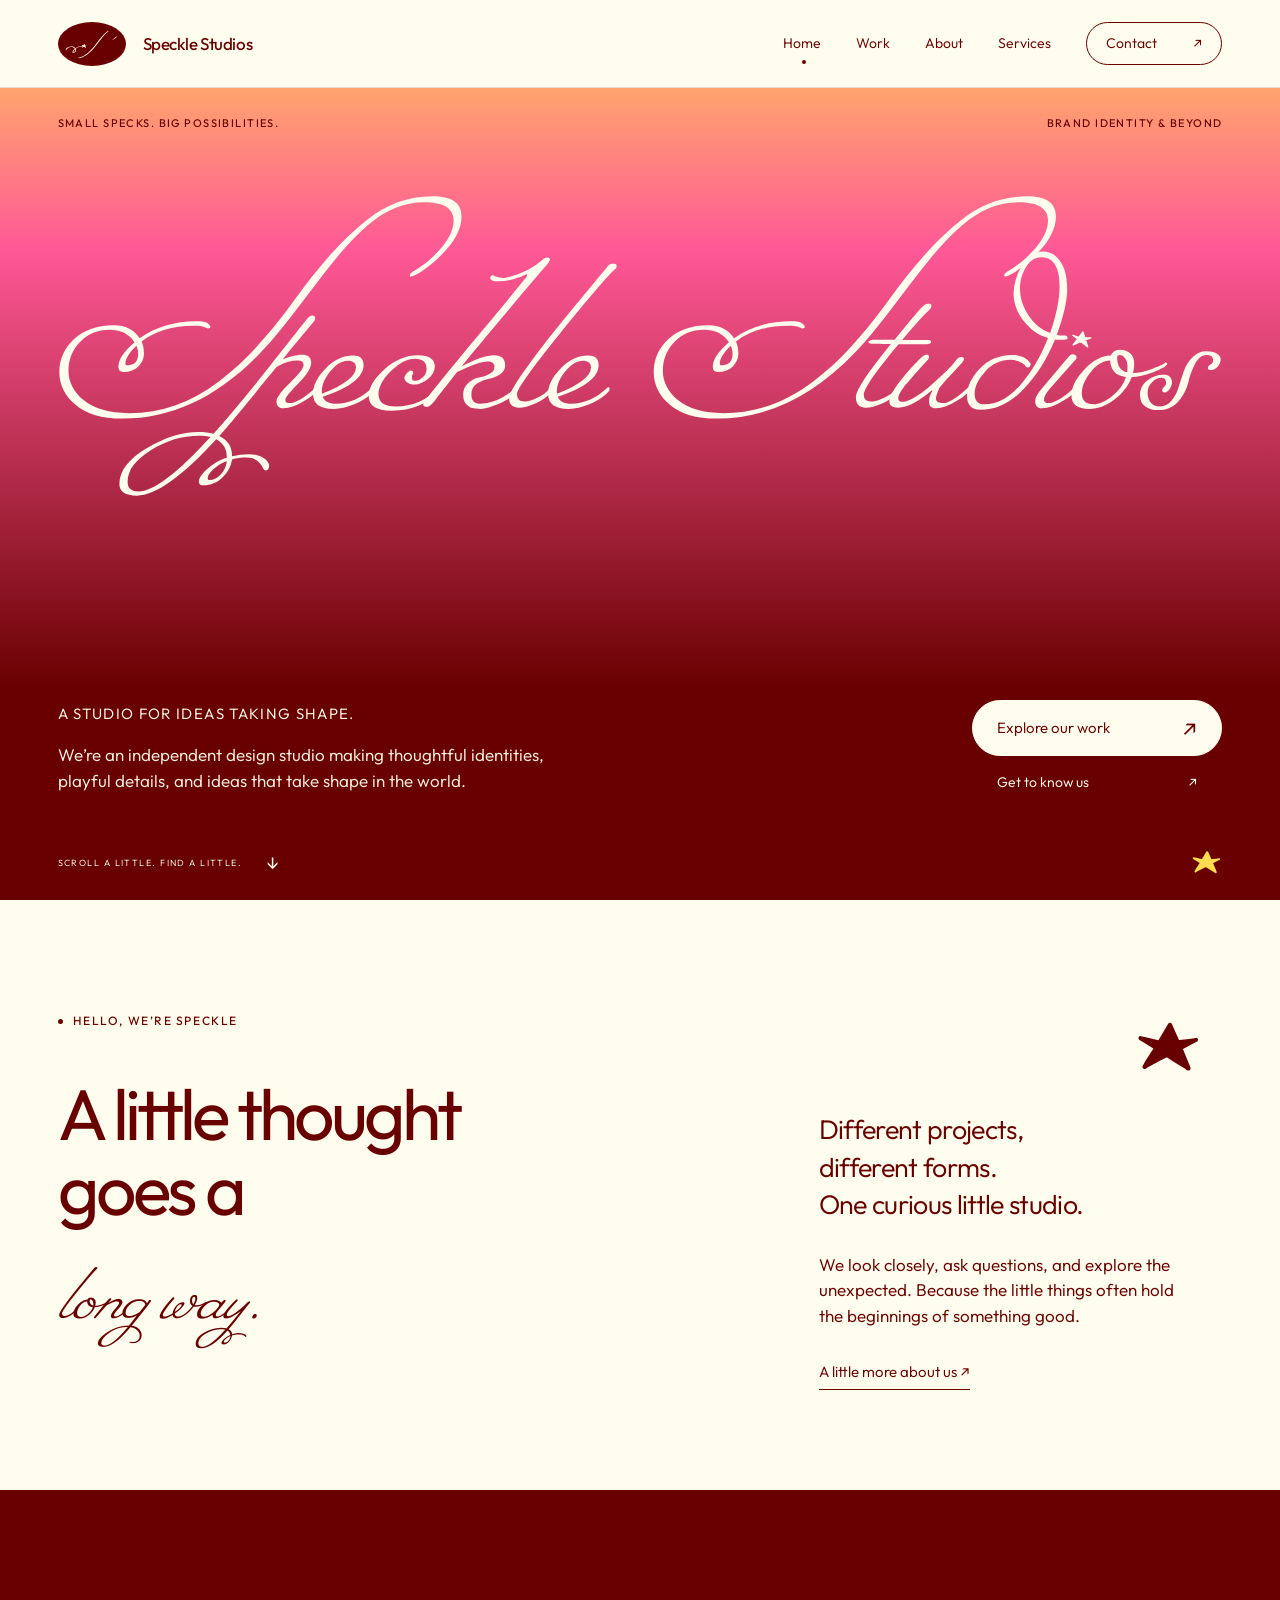
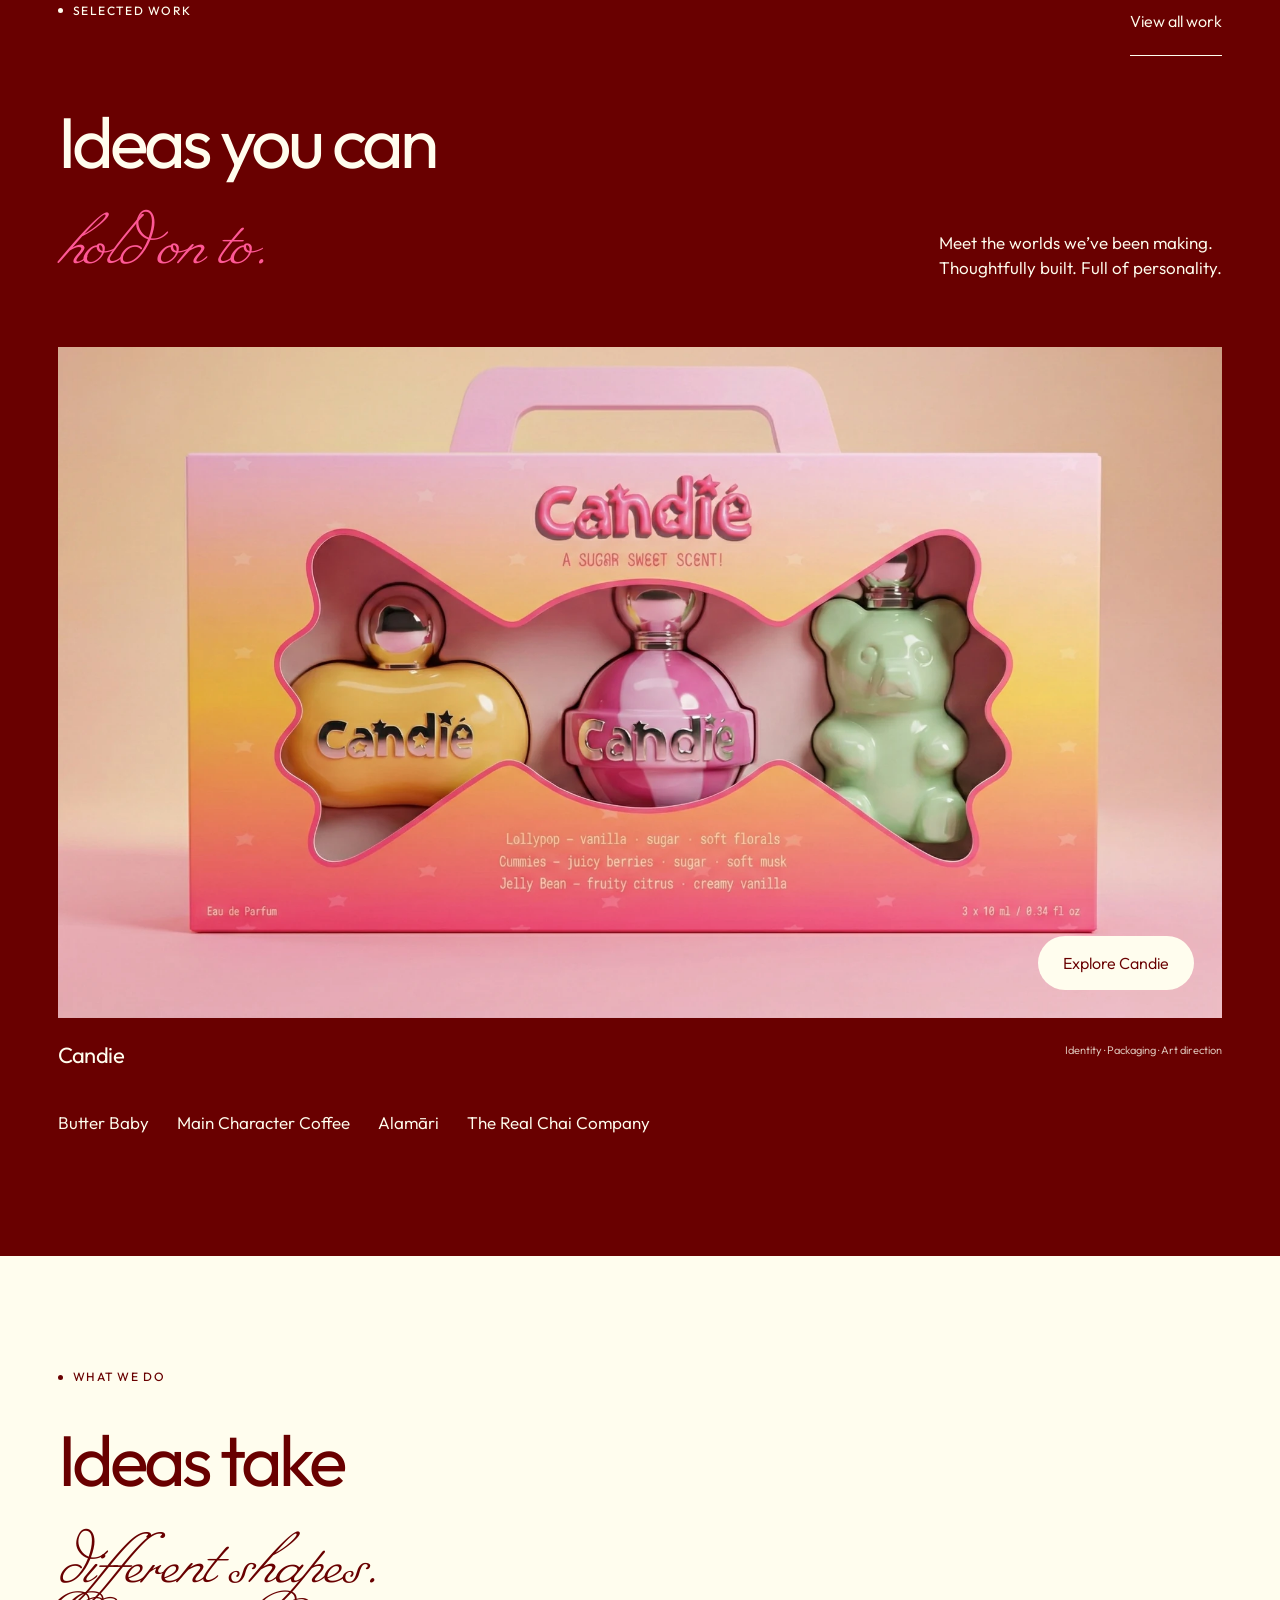
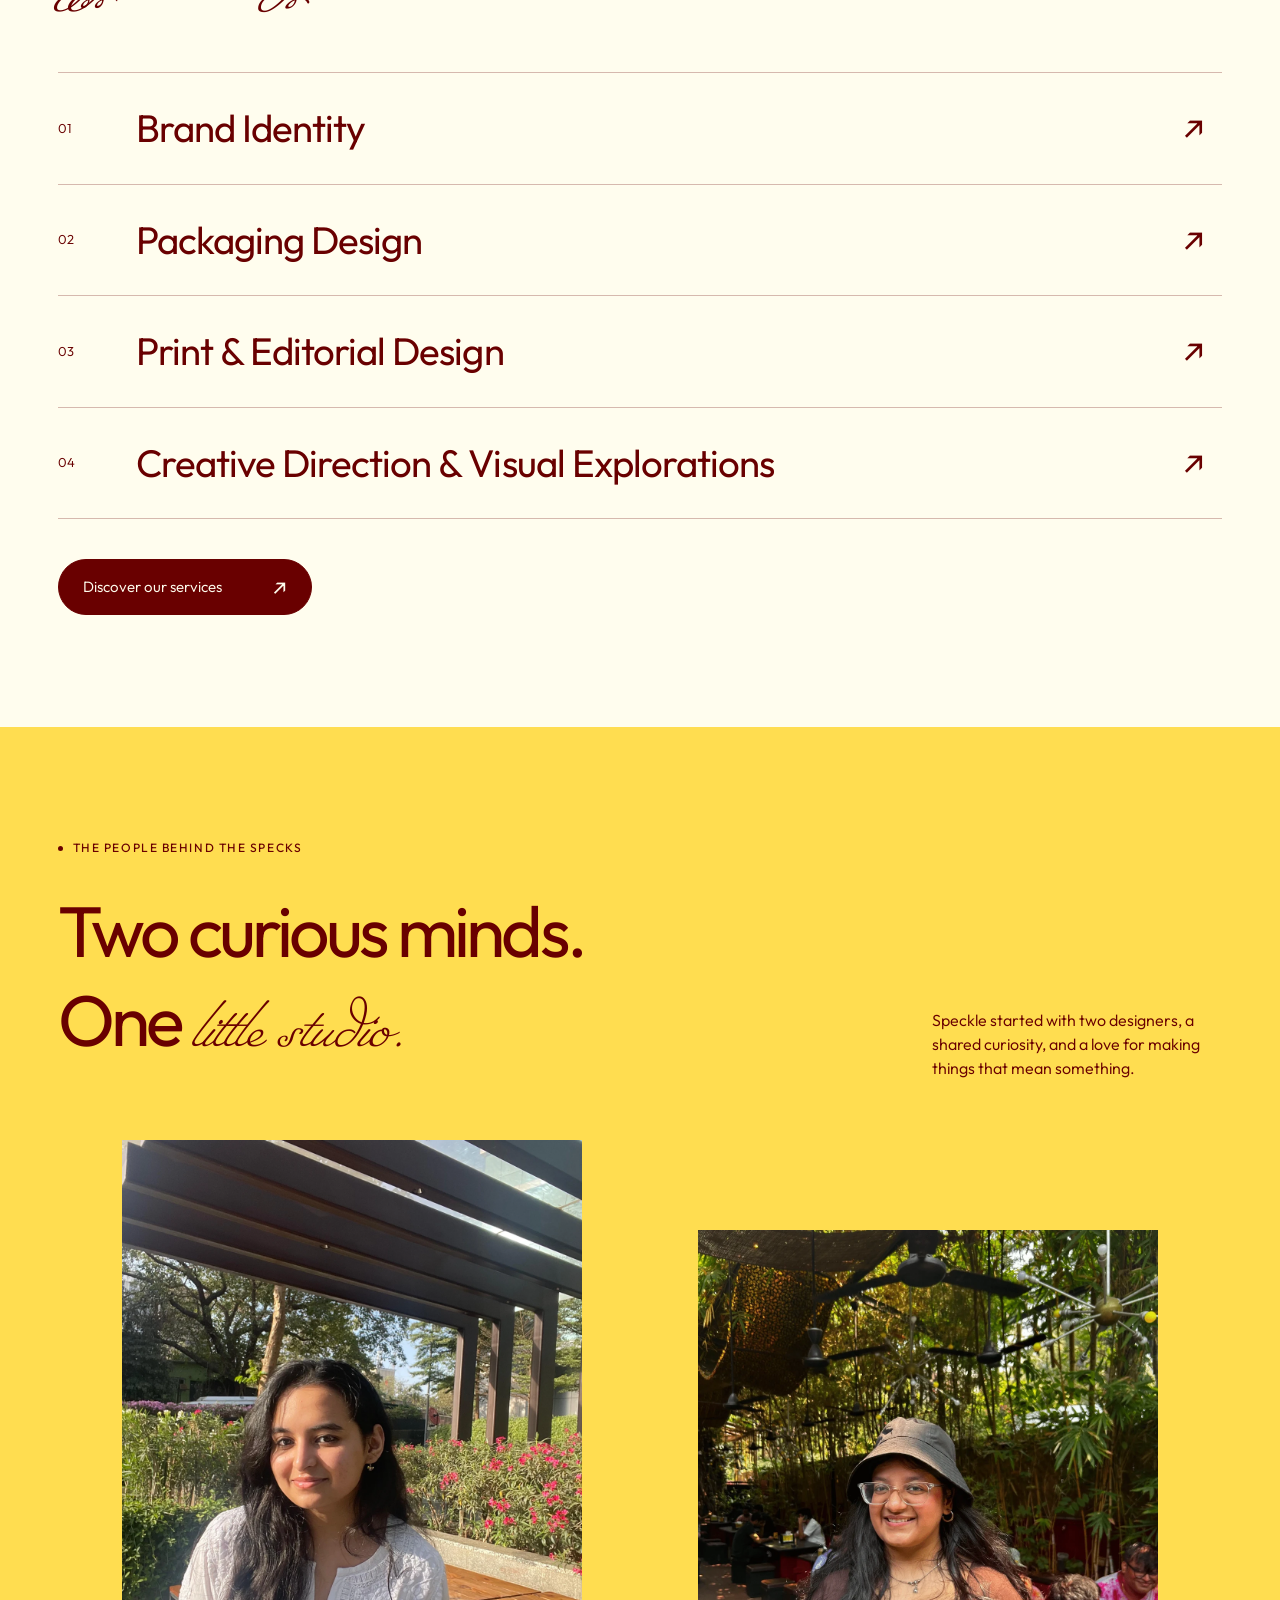
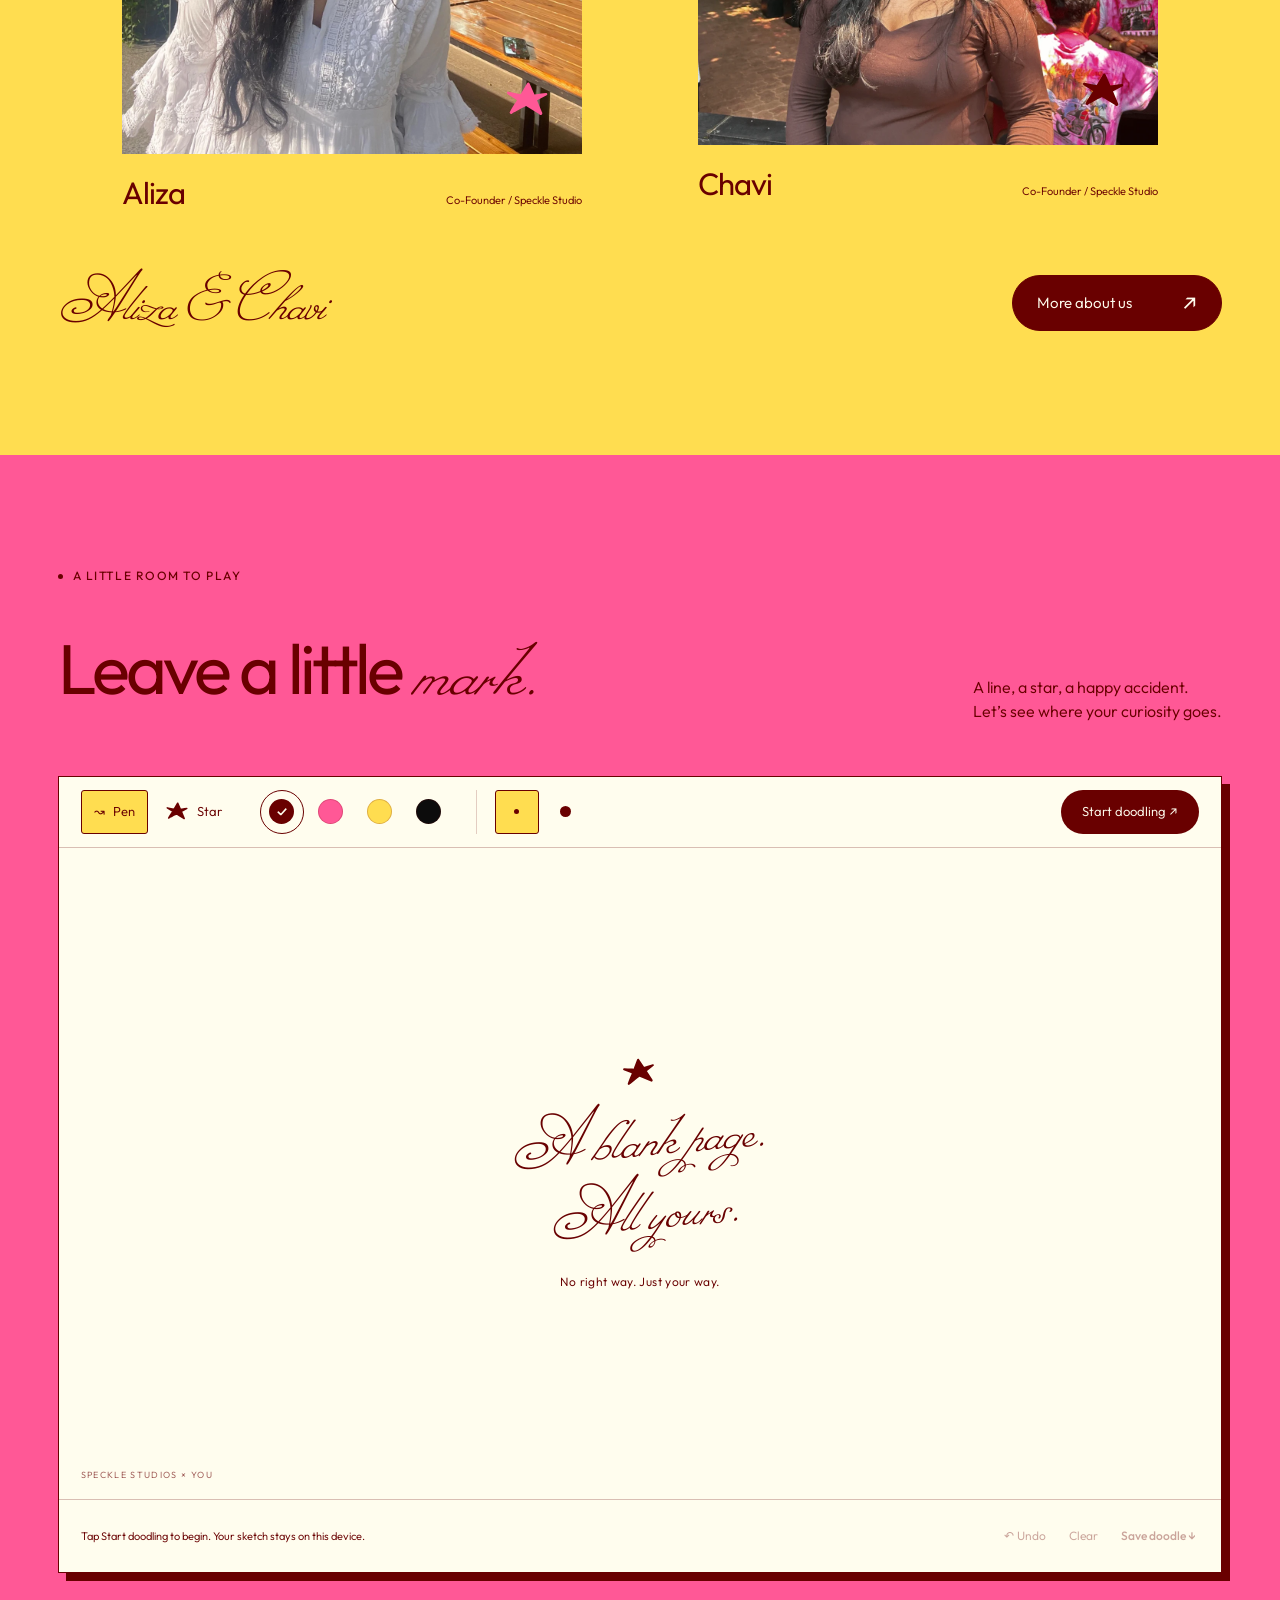
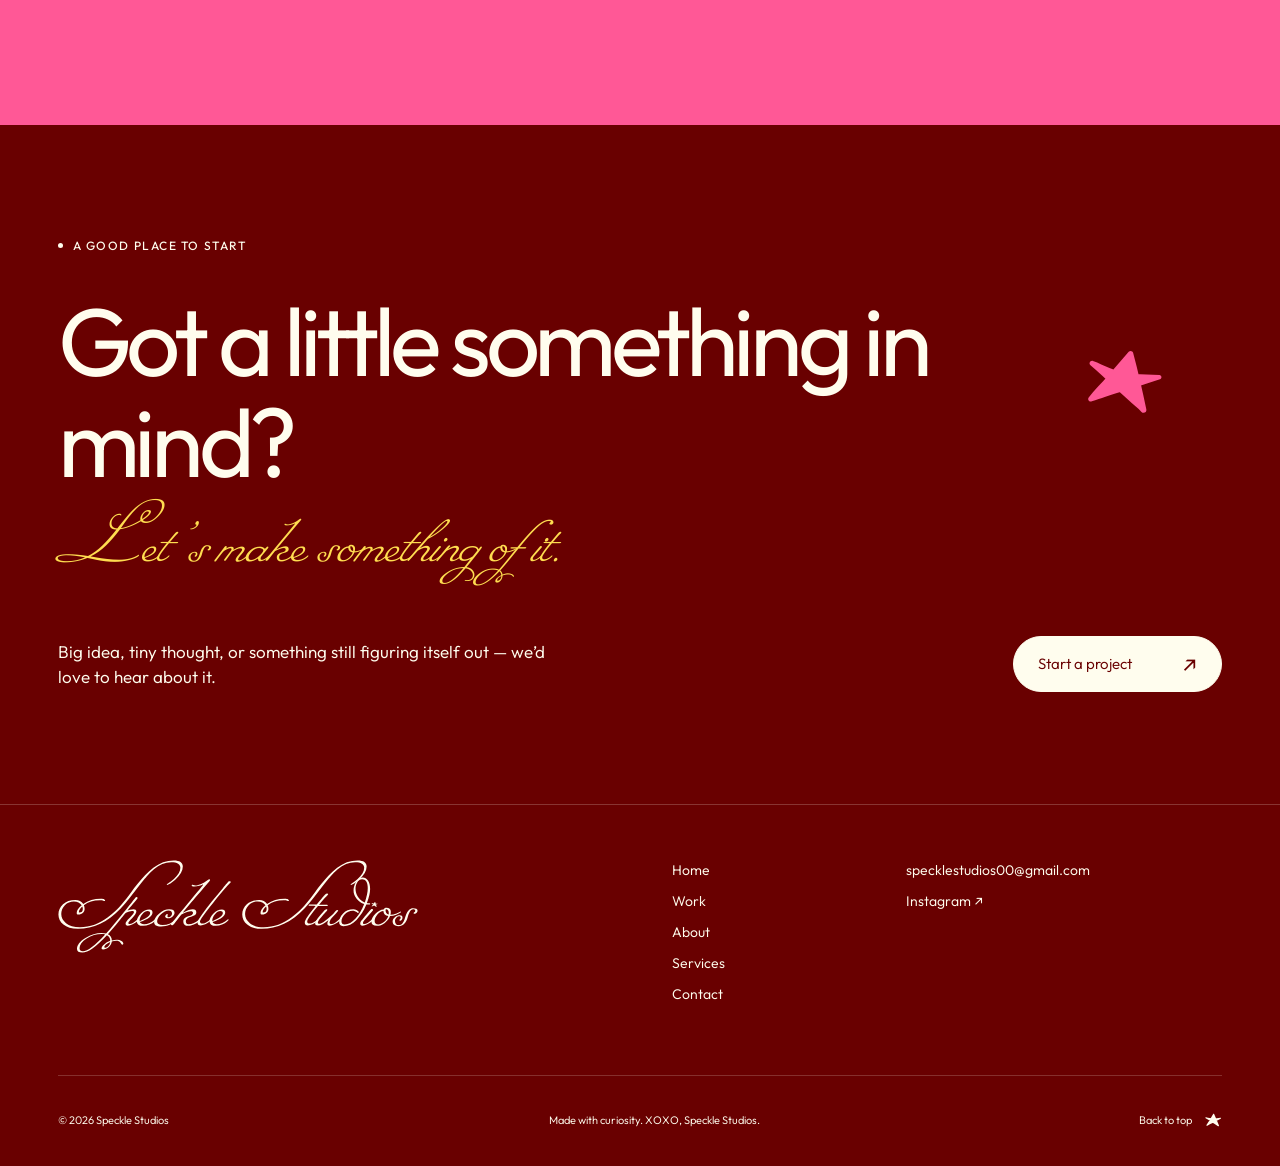
==== commit 11963076: "Update email address in footer section" ====
--- a/index.html
+++ b/index.html
@@ -51,7 +51,7 @@
         ><a class="" href="work/index.html">Work</a
         ><a class="" href="about/index.html">About</a
         ><a class="" href="services/index.html">Services</a
-        ><a class="nav-contact" href="contact/index.html"
+        ><a class="nav-contact" href="https://tally.so/r/PdaVv0"
           >Contact<span aria-hidden="true">↗</span></a
         >
       </nav>
@@ -484,7 +484,7 @@
           ><a href="contact/index.html">Contact</a>
         </nav>
         <div class="footer-socials">
-          <a href="mailto:specklestudio7@gmail.com">specklestudio7@gmail.com</a
+          <a href="mailto:specklestudios00@gmail.com">specklestudios00@gmail.com</a
           ><a href="https://www.instagram.com/speckle.studios/">Instagram ↗</a
           ><span class="small"></span>
         </div>
